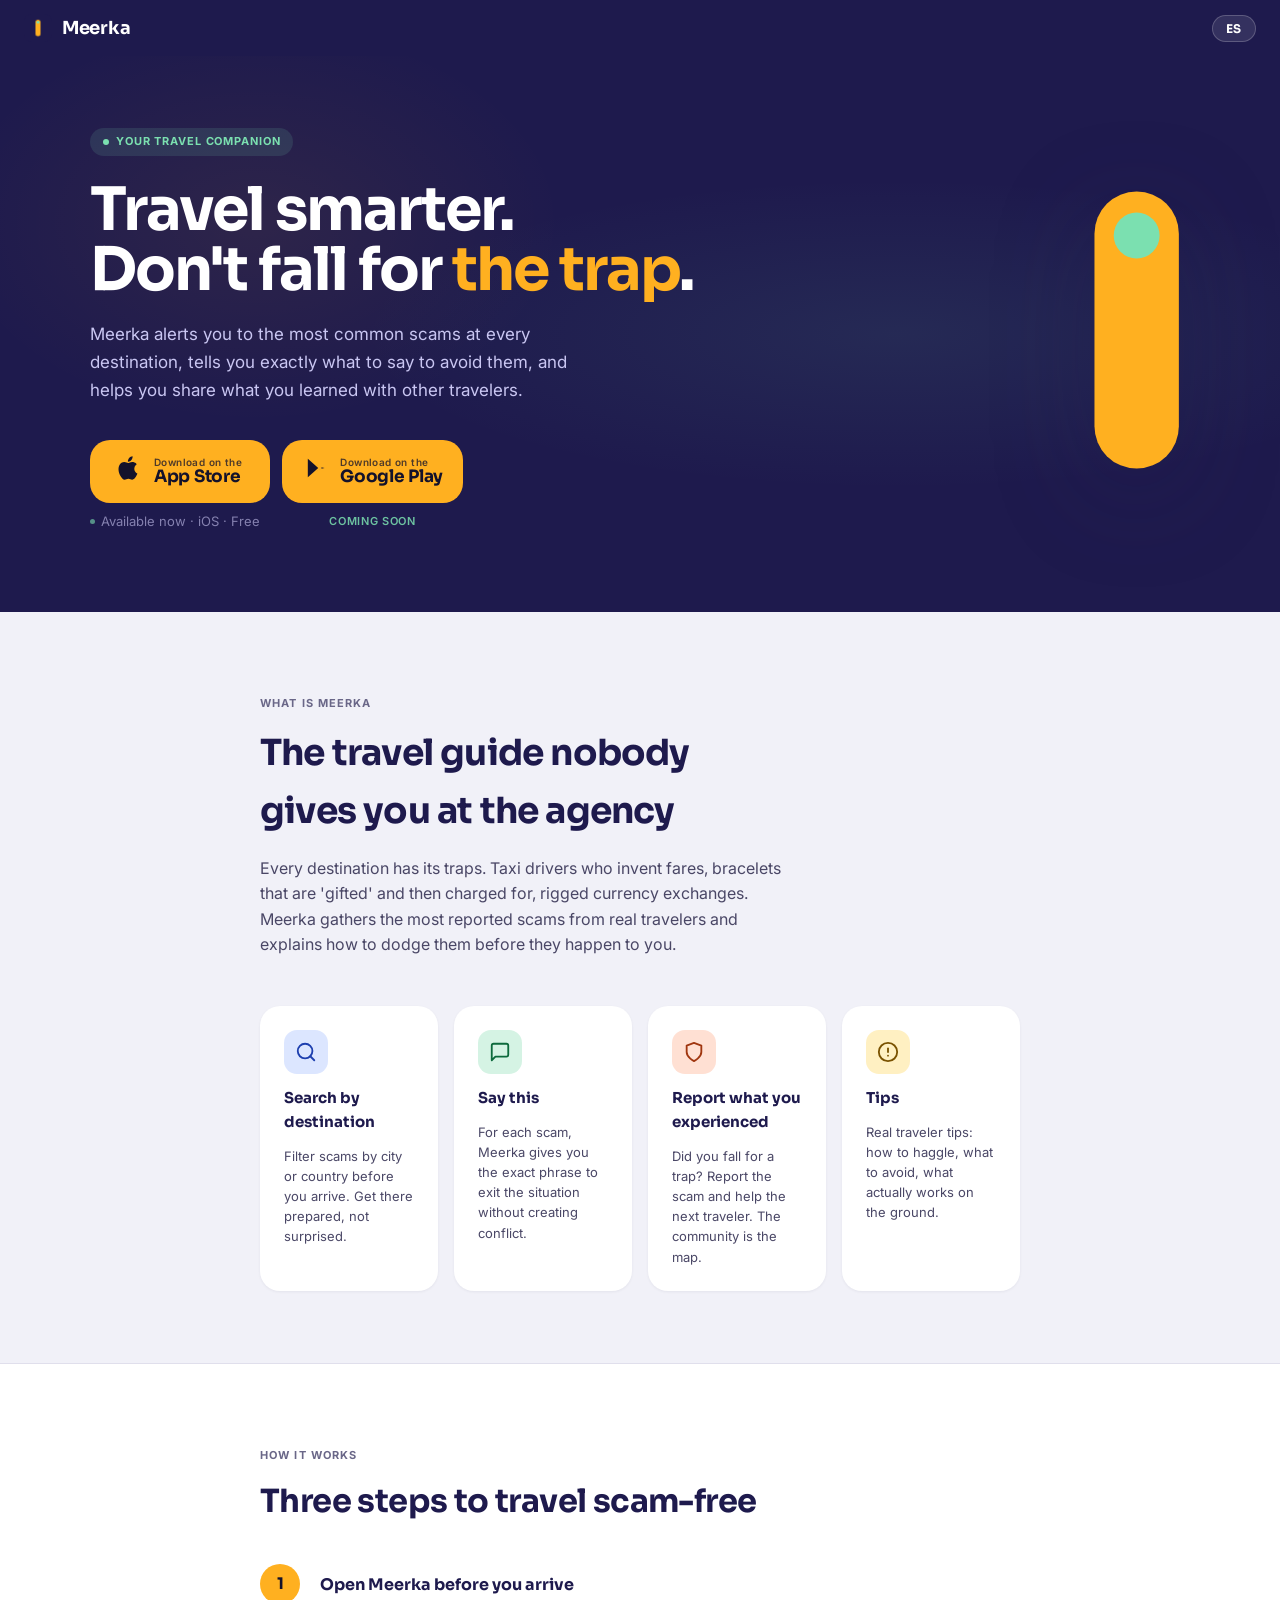
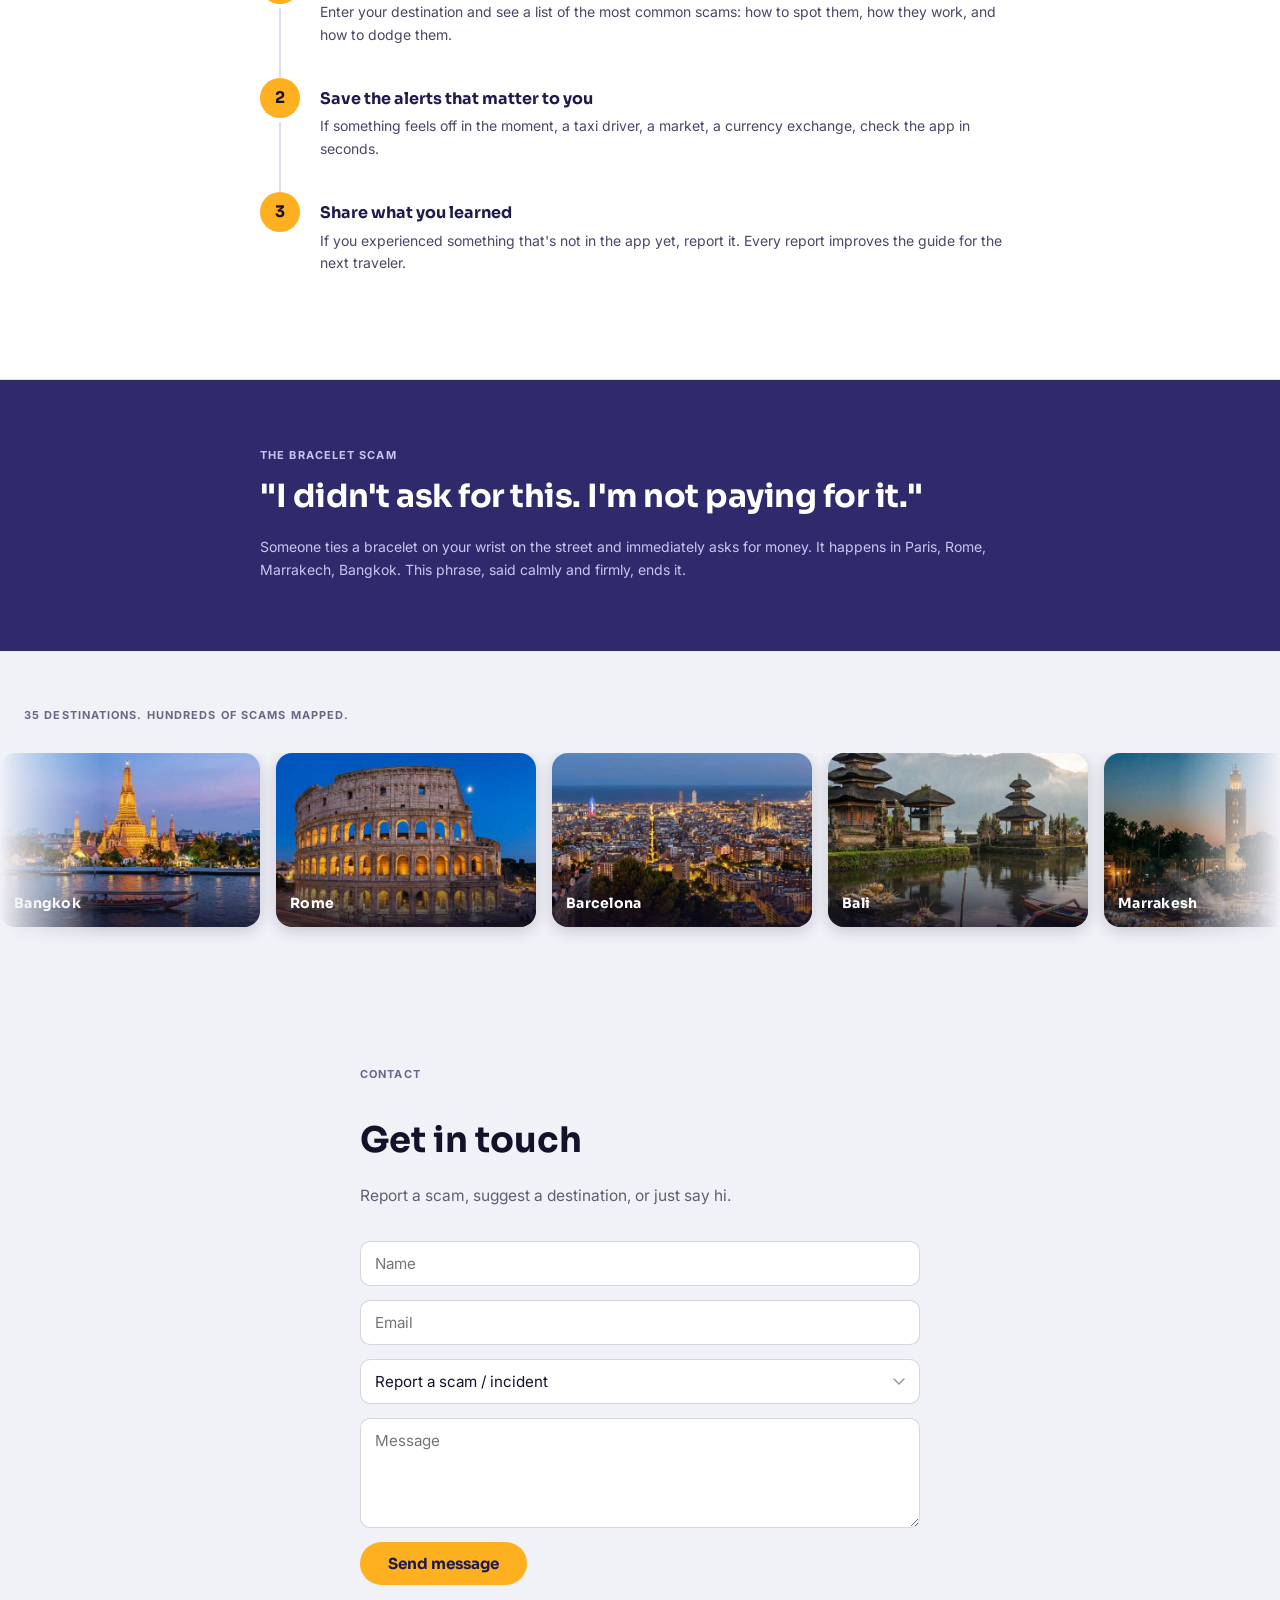
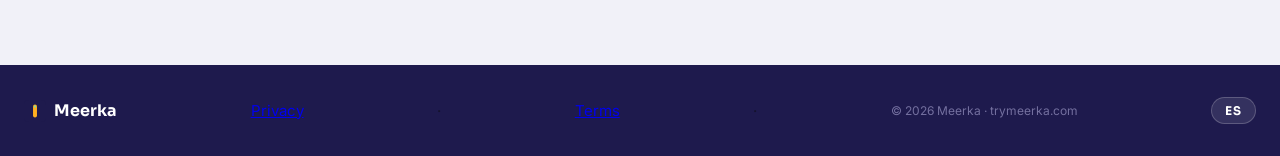
==== index.html @ 3611c56e "Add files via upload" ====
﻿<!doctype html><html lang="en"><head><meta charset="utf-8"><meta name="viewport" content="width=device-width, initial-scale=1"><title>Meerka</title>
<meta name="description" content="Meerka alerts you to the most common travel scams at every destination, tells you exactly what to say to avoid them, and helps you share what you learned.">
<meta property="og:type" content="website">
<meta property="og:url" content="https://trymeerka.com/">
<meta property="og:title" content="Meerka, Travel smarter. Don't fall for the trap.">
<meta property="og:description" content="The travel guide nobody gives you at the agency. Real scams, real phrases, real tips from fellow travelers.">
<meta property="og:image" content="https://trymeerka.com/og-image.png">
<meta name="twitter:card" content="summary_large_image">
<meta name="twitter:title" content="Meerka, Travel smarter. Don't fall for the trap.">
<meta name="twitter:description" content="The travel guide nobody gives you at the agency. Real scams, real phrases, real tips from fellow travelers.">
<meta name="twitter:image" content="https://trymeerka.com/og-image.png">
<link rel="icon" type="image/svg+xml" href="icon.svg">
<link rel="canonical" href="https://trymeerka.com/">
<meta name="claude:viewport-fit-sides" content="cover">
<script>
  // i18n, runs before paint to avoid flash
  const LANGS = {
    en: {
      eyebrow: "Your travel companion",
      heroTitle: "Travel smarter.<br>Don't fall for <em>the trap</em>.",
      heroBody: "Meerka alerts you to the most common scams at every destination, tells you exactly what to say to avoid them, and helps you share what you learned with other travelers.",
      heroCta: "Download on the",
      heroStore: "App Store",
      heroNote: "Available now · iOS · Free",
      gplaySup: "Get it on",
      gplaySoon: "Coming soon",
      whatEyebrow: "What is Meerka",
      whatTitle: "The travel guide nobody gives you at the agency",
      whatBody: "Every destination has its traps. Taxi drivers who invent fares, bracelets that are 'gifted' and then charged for, rigged currency exchanges. Meerka gathers the most reported scams from real travelers and explains how to dodge them before they happen to you.",
      f1Title: "Search by destination",
      f1Body: "Filter scams by city or country before you arrive. Get there prepared, not surprised.",
      f2Title: "Say this",
      f2Body: "For each scam, Meerka gives you the exact phrase to exit the situation without creating conflict.",
      f3Title: "Report what you experienced",
      f3Body: "Did you fall for a trap? Report the scam and help the next traveler. The community is the map.",
      f4Title: "Tips",
      f4Body: "Real traveler tips: how to haggle, what to avoid, what actually works on the ground.",

      howEyebrow: "How it works",
      howTitle: "Three steps to travel scam-free",
      s1Title: "Open Meerka before you arrive",
      s1Desc: "Enter your destination and see a list of the most common scams: how to spot them, how they work, and how to dodge them.",
      s2Title: "Save the alerts that matter to you",
      s2Desc: "If something feels off in the moment, a taxi driver, a market, a currency exchange, check the app in seconds.",
      s3Title: "Share what you learned",
      s3Desc: "If you experienced something that's not in the app yet, report it. Every report improves the guide for the next traveler.",
      sayEyebrow: "The bracelet scam",
      sayQuote: '"I didn\'t ask for this. I\'m not paying for it."',
      sayContext: "Someone ties a bracelet on your wrist on the street and immediately asks for money. It happens in Paris, Rome, Marrakech, Bangkok. This phrase, said calmly and firmly, ends it.",
      ctaTitle: "Your next trip, no nasty surprises",
      ctaSub: "Download Meerka for free and arrive at any destination one step ahead.",
      postCardsStat: "35 destinations. Hundreds of scams mapped.",
      footerCopy: "© 2026 Meerka · trymeerka.com",
      langBtn: "ES",
      langLabel: "Cambiar a español",
      contactEyebrow: "Contact",
      contactTitle: "Get in touch",
      contactSub: "Report a scam, suggest a destination, or just say hi.",
      contactName: "Name",
      contactEmail: "Email",
      contactMessage: "Message",
      contactSend: "Send message",
      contactOpt1: "Report a scam / incident",
      contactOpt2: "Suggest a destination",
      contactOpt3: "General feedback",
      contactOpt4: "Other",
      contactSuccess: "Message sent. We'll get back to you soon!",
      cities: { cairo: 'Cairo', prague: 'Prague', rome: 'Rome', marrakesh: 'Marrakesh', lisbon: 'Lisbon', istanbul: 'Istanbul', hanoi: 'Hanoi' },
    },
    es: {
      eyebrow: "Tu compañero de viaje",
      heroTitle: "Viaja con cabeza.<br>No caigas en <em>la trampa</em>.",
      heroBody: "Meerka te avisa de los timos más comunes en cada destino, te dice qué decir para esquivarlos y te ayuda a compartir lo que aprendiste con otros viajeros.",
      heroCta: "Descargar en la",
      heroStore: "App Store",
      heroNote: "Ya disponible · iOS · Gratis",
      gplaySup: "Disponible en",
      gplaySoon: "Próximamente",
      whatEyebrow: "Qué es Meerka",
      whatTitle: "La guía de viaje que nadie te da en una agencia",
      whatBody: "Cada destino tiene sus trampas. Taxistas que inflan tarifas, pulseras que te 'regalan' y luego te cobran, cambios de moneda fraudulentos. Meerka reúne los timos más reportados por viajeros reales y te explica cómo esquivarlos antes de que te pasen.",
      f1Title: "Busca por destino",
      f1Body: "Filtra timos por ciudad o país antes de llegar. Llega preparado, no sorprendido.",
      f2Title: "Di esto",
      f2Body: "Para cada timo, Meerka te da la frase exacta con la que salir de la situación sin crear conflicto.",
      f3Title: "Reporta lo que viviste",
      f3Body: "¿Caíste en una trampa? Reporta el timo y ayuda al próximo viajero. La comunidad es el mapa.",
      f4Title: "Tips",
      f4Body: "Consejos de viajeros reales: cómo regatear, qué evitar, qué funciona de verdad sobre el terreno.",

      howEyebrow: "Cómo funciona",
      howTitle: "Tres pasos para viajar sin que te timen",
      s1Title: "Abre Meerka antes de llegar",
      s1Desc: "Pon tu destino y verás un listado con los timos más habituales: cómo reconocerlos, cómo funcionan y cómo esquivarlos.",
      s2Title: "Guarda las alertas que te importan",
      s2Desc: "Si algo te genera dudas en el momento , un taxista, un mercado, una agencia de cambio,  consulta la app en segundos.",
      s3Title: "Cuenta lo que aprendiste",
      s3Desc: "Si viviste algo que no está en la app, repórtalo. Cada reporte mejora la guía para el siguiente viajero.",
      sayEyebrow: "La estafa de la pulsera",
      sayQuote: '"No te lo he pedido. No voy a pagar por ello."',
      sayContext: "Alguien te ata una pulsera en la muñeca en plena calle y de inmediato pide dinero. Ocurre en París, Roma, Marrakech, Bangkok. Esta frase, dicha con calma y firmeza, zanja el asunto.",
      ctaTitle: "Tu próximo viaje, sin sorpresas desagradables",
      ctaSub: "Descarga Meerka gratis y llega a cualquier destino un paso adelante.",
      footerCopy: "© 2026 Meerka · trymeerka.com",
      postCardsStat: "35 destinos. Cientos de timos mapeados.",
      langBtn: "EN",
      langLabel: "Switch to English",
      contactEyebrow: "Contacto",
      contactTitle: "Escríbenos",
      contactSub: "Reporta una estafa, sugiere un destino o simplemente saluda.",
      contactName: "Nombre",
      contactEmail: "Correo electrónico",
      contactMessage: "Mensaje",
      contactSend: "Enviar mensaje",
      contactOpt1: "Reportar una estafa",
      contactOpt2: "Sugerir un destino",
      contactOpt3: "Feedback general",
      contactOpt4: "Otro",
      contactSuccess: "Mensaje enviado. Te responderemos pronto.",
      cities: { cairo: 'El Cairo', prague: 'Praga', rome: 'Roma', marrakesh: 'Marrakesh', lisbon: 'Lisboa', istanbul: 'Estambul', hanoi: 'Hanói' },
    }
  };

  let currentLang = 'en';
  try {
    const saved = localStorage.getItem('meerka-lang');
    if (saved === 'es' || saved === 'en') currentLang = saved;
  } catch(e) {}

  function applyLang(lang) {
    const t = LANGS[lang];
    document.documentElement.lang = lang;
    const set = (sel, key, html) => {
      const el = document.querySelector(sel);
      if (!el) return;
      if (html) el.innerHTML = t[key]; else el.textContent = t[key];
    };
    set('.hero-eyebrow-text', 'eyebrow');
    set('.hero-title', 'heroTitle', true);
    set('.hero-body', 'heroBody');
    set('.btn-appstore-sup', 'heroCta');
    set('.btn-appstore-label', 'heroStore');
    set('.hero-note-text', 'heroNote');
    set('.btn-gplay-sup', 'gplaySup');
    set('.btn-gplay-soon', 'gplaySoon');
    set('.what-eyebrow', 'whatEyebrow');
    set('.what-title', 'whatTitle');
    set('.what-body', 'whatBody');
    set('.f1-title', 'f1Title');
    set('.f1-body', 'f1Body');
    set('.f2-title', 'f2Title');
    set('.f2-body', 'f2Body');
    set('.f3-title', 'f3Title');
    set('.f3-body', 'f3Body');
    set('.f4-title', 'f4Title');
    set('.f4-body', 'f4Body');
    set('.how-eyebrow', 'howEyebrow');
    set('.how-title', 'howTitle');
    set('.s1-title', 's1Title');
    set('.s1-desc', 's1Desc');
    set('.s2-title', 's2Title');
    set('.s2-desc', 's2Desc');
    set('.s3-title', 's3Title');
    set('.s3-desc', 's3Desc');
    set('.say-eyebrow', 'sayEyebrow');
    set('.postcards-stat', 'postCardsStat');
    set('.say-quote', 'sayQuote');
    set('.say-context', 'sayContext');
    set('.cta-title', 'ctaTitle');
    set('.cta-sub', 'ctaSub');
    set('.footer-copy', 'footerCopy');
    set('.contact-eyebrow', 'contactEyebrow');
    set('.contact-title', 'contactTitle');
    set('.contact-sub', 'contactSub');
    set('.contact-submit', 'contactSend');
    set('.contact-success', 'contactSuccess');
    if (t.cities) {
      document.querySelectorAll('[data-city]').forEach(el => {
        const name = t.cities[el.dataset.city];
        if (name) el.textContent = name;
      });
    }
    ['contactOpt1','contactOpt2','contactOpt3','contactOpt4'].forEach((k,i) => {
      const opt = document.querySelector(`#contactForm select option:nth-child(${i+1})`);
      if (opt) opt.textContent = t[k];
    });
    const ph = { '[name="name"]': 'contactName', '[name="email"]': 'contactEmail', '[name="message"]': 'contactMessage' };
    Object.entries(ph).forEach(([sel, key]) => {
      const el = document.querySelector(`#contactForm ${sel}`);
      if (el) el.placeholder = t[key];
    });
    document.querySelectorAll('.lang-btn').forEach(btn => {
      btn.textContent = t.langBtn;
      btn.setAttribute('aria-label', t.langLabel);
    });
    document.querySelectorAll('.btn-appstore-sup').forEach(el => el.textContent = t.heroCta);
    document.querySelectorAll('.btn-appstore-label').forEach(el => el.textContent = t.heroStore);
  }

  function toggleLang() {
    currentLang = currentLang === 'en' ? 'es' : 'en';
    try { localStorage.setItem('meerka-lang', currentLang); } catch(e) {}
    applyLang(currentLang);
  }

  document.addEventListener('DOMContentLoaded', () => applyLang(currentLang));
</script>
<link rel="stylesheet" href="https://fonts.googleapis.com/css2?family=Sora:wght@400;700&family=Inter:wght@400;500;600&display=swap">

<style>
/* Layout: single-column, dark-indigo hero full-bleed, light body, amber CTA */
:root {
  --indigo:    #1E1A4D;
  --indigo-2:  #2E2A6B;
  --bg:        #F1F1F8;
  --surface:   #FFFFFF;
  --ink:       #14122B;
  --muted:     #4A4766;
  --subtle:    #6A6788;
  --on-ind:    #FFFFFF;
  --on-ind-m:  #C9C6F2;
  --amber:     #FFB020;
  --mint:      #7BE0B0;
  --divider:   #E0DFEC;

  --f-h: 'Sora', system-ui, sans-serif;
  --f-b: 'Inter', system-ui, sans-serif;
  --ease-out: cubic-bezier(0.23, 1, 0.32, 1);
}

@media (prefers-color-scheme: dark) {
  :root:not([data-theme="light"]) {
    --bg:      #0E0C20;
    --surface: #1A1740;
    --ink:     #E8E6F8;
    --muted:   #9490C0;
    --subtle:  #6A6788;
    --divider: #2A2650;
    color-scheme: dark;
  }
}
:root[data-theme="dark"] {
  --bg:      #0E0C20;
  --surface: #1A1740;
  --ink:     #E8E6F8;
  --muted:   #9490C0;
  --subtle:  #6A6788;
  --divider: #2A2650;
  color-scheme: dark;
}

*, *::before, *::after { box-sizing: border-box; }
html, body { margin: 0; padding: 0; }
body {
  background: var(--bg);
  color: var(--ink);
  font-family: var(--f-b);
  font-size: 15px;
  line-height: 1.6;
  -webkit-font-smoothing: antialiased;
}

/* ── NAV ── */
.nav {
  background: var(--indigo);
  display: flex;
  align-items: center;
  height: 56px;
  padding-left:  max(24px, env(safe-area-inset-left, 0px));
  padding-right: max(24px, env(safe-area-inset-right, 0px));
}
.nav-logo {
  display: flex;
  align-items: center;
  gap: 10px;
  text-decoration: none;
}
.nav-mark {
  width: 28px; height: 28px;
  border-radius: 8px;
  overflow: hidden;
  flex-shrink: 0;
}
.nav-name {
  font-family: var(--f-h);
  font-weight: 700;
  font-size: 18px;
  color: var(--on-ind);
  letter-spacing: -0.3px;
}

/* ── HERO ── */
.hero {
  background: var(--indigo);
  margin-top: calc(-1 * env(safe-area-inset-top, 0px));
  padding-top: calc(env(safe-area-inset-top, 0px) + 72px);
  padding-bottom: 80px;
  padding-left:  max(24px, env(safe-area-inset-left, 0px));
  padding-right: max(24px, env(safe-area-inset-right, 0px));
  /* decorative radial glow */
  background-image:
    radial-gradient(ellipse 60% 40% at 70% 50%, rgba(123,224,176,0.08) 0%, transparent 70%),
    radial-gradient(ellipse 40% 60% at 20% 30%, rgba(255,176,32,0.07) 0%, transparent 60%);
  background-color: var(--indigo);
}
.hero-inner {
  max-width: 760px;
  margin: 0 auto;
}
.hero-eyebrow {
  display: inline-flex;
  align-items: center;
  gap: 7px;
  font-family: var(--f-b);
  font-size: 11px;
  font-weight: 700;
  letter-spacing: 0.08em;
  text-transform: uppercase;
  color: var(--mint);
  background: rgba(123,224,176,0.12);
  padding: 5px 13px;
  border-radius: 999px;
  margin-bottom: 24px;
}
.hero-eyebrow::before {
  content: "";
  width: 6px; height: 6px;
  border-radius: 50%;
  background: var(--mint);
  flex-shrink: 0;
}
.hero-title {
  font-family: var(--f-h);
  font-weight: 700;
  font-size: clamp(36px, 6vw, 60px);
  line-height: 1.0;
  color: var(--on-ind);
  letter-spacing: -2px;
  text-wrap: balance;
  margin: 0 0 20px;
}
.hero-title em {
  font-style: normal;
  color: var(--amber);
}
.hero-body {
  color: var(--on-ind-m);
  font-size: 17px;
  line-height: 1.65;
  max-width: 520px;
  margin: 0 0 36px;
}
.hero-cta-row {
  display: flex;
  flex-wrap: wrap;
  gap: 12px;
  align-items: center;
}

/* ── APP STORE BUTTON ── */
.store-stack { display: flex; flex-direction: column; gap: 8px; }
.store-btns { display: flex; gap: 12px; }
.store-btns .btn-appstore { flex: 1 1 0; min-width: 0; white-space: nowrap; }
.store-labels { display: flex; gap: 12px; }
.store-labels .hero-note { flex: 1 1 0; margin: 0; }
.store-btn-soon { flex: 1 1 0; font-size: 11px; font-weight: 600; letter-spacing: 0.06em; text-transform: uppercase; color: var(--mint); opacity: 0.85; display: flex; align-items: center; justify-content: center; }
.btn-gplay-label {
  font-family: var(--f-h);
  font-size: 17px;
  font-weight: 700;
  letter-spacing: -0.3px;
  line-height: 1;
}
.btn-appstore {
  display: inline-flex;
  align-items: center;
  gap: 12px;
  background: var(--amber);
  color: var(--ink);
  text-decoration: none;
  border-radius: 20px;
  padding: 14px 24px;
  transition: transform 160ms var(--ease-out), box-shadow 160ms var(--ease-out);
}
@media (hover: hover) and (pointer: fine) {
  .btn-appstore:hover {
    transform: translateY(-2px);
    box-shadow: 0 8px 24px rgba(255,176,32,0.45);
  }
}
.btn-appstore:active { transform: scale(0.97); }
.btn-appstore-icon { flex-shrink: 0; }
.btn-appstore-text { display: flex; flex-direction: column; gap: 1px; }
.btn-appstore-sup {
  font-size: 10px;
  font-weight: 600;
  letter-spacing: 0.04em;
  opacity: 0.75;
  line-height: 1;
}
.btn-appstore-label {
  font-family: var(--f-h);
  font-size: 17px;
  font-weight: 700;
  letter-spacing: -0.3px;
  line-height: 1;
}

.hero-note {
  font-size: 13px;
  color: rgba(201,198,242,0.6);
  display: flex;
  align-items: center;
  gap: 6px;
}
.hero-note::before {
  content: "";
  width: 5px; height: 5px;
  border-radius: 50%;
  background: var(--mint);
  opacity: 0.6;
  flex-shrink: 0;
}

/* ── WHAT IS MEERKA ── */
.what {
  padding-block: 72px;
  padding-left:  max(24px, env(safe-area-inset-left, 0px));
  padding-right: max(24px, env(safe-area-inset-right, 0px));
}
.what-inner {
  max-width: 760px;
  margin: 0 auto;
}
.section-eyebrow {
  font-size: 11px;
  font-weight: 700;
  letter-spacing: 0.1em;
  text-transform: uppercase;
  color: var(--subtle);
  margin-bottom: 12px;
}
.what-title {
  font-family: var(--f-h);
  font-weight: 700;
  font-size: clamp(24px, 3.5vw, 36px);
  letter-spacing: -0.8px;
  color: var(--indigo);
  text-wrap: balance;
  margin: 0 0 16px;
}
@media (prefers-color-scheme: dark) {
  :root:not([data-theme="light"]) .what-title { color: var(--on-ind); }
}
:root[data-theme="dark"] .what-title { color: var(--on-ind); }

.what-body {
  font-size: 16px;
  color: var(--muted);
  max-width: 540px;
  margin: 0 0 48px;
}

/* ── FEATURES ── */
.features {
  display: grid;
  grid-template-columns: repeat(4, 1fr);
  gap: 16px;
}
@media (max-width: 700px) {
  .features { grid-template-columns: repeat(2, 1fr); }
}
@media (max-width: 480px) {
  .features { grid-template-columns: 1fr; }
}
.feature {
  background: var(--surface);
  border-radius: 20px;
  padding: 24px;
  display: flex;
  flex-direction: column;
  gap: 12px;
  box-shadow: 0 1px 3px rgba(20,18,43,0.06);
}
.feature-icon {
  width: 44px; height: 44px;
  border-radius: 13px;
  display: flex;
  align-items: center;
  justify-content: center;
}
.feature-title {
  font-family: var(--f-h);
  font-weight: 700;
  font-size: 15px;
  color: var(--indigo);
  margin: 0;
}
@media (prefers-color-scheme: dark) {
  :root:not([data-theme="light"]) .feature-title { color: var(--on-ind); }
}
:root[data-theme="dark"] .feature-title { color: var(--on-ind); }
.feature-body {
  font-size: 13px;
  color: var(--muted);
  margin: 0;
  line-height: 1.55;
}

/* ── HOW IT WORKS ── */
.how {
  background: var(--surface);
  padding-block: 72px;
  padding-left:  max(24px, env(safe-area-inset-left, 0px));
  padding-right: max(24px, env(safe-area-inset-right, 0px));
  border-top: 1px solid var(--divider);
  border-bottom: 1px solid var(--divider);
}
.how-inner { max-width: 760px; margin: 0 auto; }
.how-title {
  font-family: var(--f-h);
  font-weight: 700;
  font-size: clamp(22px, 3vw, 32px);
  letter-spacing: -0.6px;
  color: var(--indigo);
  text-wrap: balance;
  margin: 0 0 36px;
}
@media (prefers-color-scheme: dark) {
  :root:not([data-theme="light"]) .how-title { color: var(--on-ind); }
}
:root[data-theme="dark"] .how-title { color: var(--on-ind); }
.steps {
  display: flex;
  flex-direction: column;
  gap: 0;
}
.step {
  display: flex;
  gap: 20px;
  padding-bottom: 32px;
  position: relative;
}
.step:not(:last-child)::after {
  content: "";
  position: absolute;
  left: 19px;
  top: 44px;
  bottom: 0;
  width: 2px;
  background: var(--divider);
}
.step-num {
  width: 40px; height: 40px;
  border-radius: 999px;
  background: var(--amber);
  color: var(--ink);
  font-family: var(--f-h);
  font-weight: 700;
  font-size: 16px;
  display: flex;
  align-items: center;
  justify-content: center;
  flex-shrink: 0;
  position: relative;
  z-index: 1;
}
.step-content { padding-top: 8px; min-width: 0; }
.step-title {
  font-family: var(--f-h);
  font-weight: 700;
  font-size: 16px;
  color: var(--indigo);
  margin: 0 0 4px;
}
@media (prefers-color-scheme: dark) {
  :root:not([data-theme="light"]) .step-title { color: var(--on-ind); }
}
:root[data-theme="dark"] .step-title { color: var(--on-ind); }
.step-desc { font-size: 14px; color: var(--muted); margin: 0; }

/* ── SAY THIS ── */
.say-band {
  background: var(--indigo-2);
  padding-block: 56px;
  padding-left:  max(24px, env(safe-area-inset-left, 0px));
  padding-right: max(24px, env(safe-area-inset-right, 0px));
}
.say-inner { max-width: 760px; margin: 0 auto; }
.say-label {
  font-size: 11px;
  font-weight: 700;
  letter-spacing: 0.1em;
  text-transform: uppercase;
  color: var(--on-ind-m);
  margin-bottom: 12px;
}
.say-quote {
  font-family: var(--f-h);
  font-weight: 700;
  font-size: clamp(22px, 4vw, 32px);
  color: var(--on-ind);
  line-height: 1.25;
  letter-spacing: -0.5px;
  text-wrap: balance;
  margin: 0 0 20px;
}
.say-context {
  font-size: 14px;
  color: var(--on-ind-m);
}

/* ── CONTACT FORM ── */
.contact {
  padding-block: 80px;
  padding-left:  max(24px, env(safe-area-inset-left, 0px));
  padding-right: max(24px, env(safe-area-inset-right, 0px));
  background: var(--bg);
}
.contact-inner { max-width: 560px; margin: 0 auto; }
.contact-title {
  font-family: 'Sora', sans-serif;
  font-size: clamp(1.6rem, 3vw, 2.2rem);
  font-weight: 700;
  color: var(--ink);
  margin-bottom: .5rem;
  text-wrap: balance;
}
.contact-sub {
  color: var(--ink);
  opacity: .65;
  margin-bottom: 2rem;
  font-size: .97rem;
  line-height: 1.6;
}
.contact-form { display: flex; flex-direction: column; gap: 14px; }
.contact-form input,
.contact-form select,
.contact-form textarea {
  width: 100%;
  padding: 12px 14px;
  border-radius: 10px;
  border: 1px solid rgba(30,26,77,.18);
  background: var(--surface);
  color: var(--ink);
  font-family: 'Inter', sans-serif;
  font-size: .95rem;
  outline: none;
  transition: border-color 160ms;
  box-sizing: border-box;
}
.contact-form input:focus,
.contact-form select:focus,
.contact-form textarea:focus { border-color: var(--amber); }
.contact-form textarea { resize: vertical; min-height: 110px; }
.contact-form select { appearance: none; background-image: url("data:image/svg+xml,%3Csvg xmlns='http://www.w3.org/2000/svg' width='12' height='8' viewBox='0 0 12 8'%3E%3Cpath d='M1 1l5 5 5-5' stroke='%23999' stroke-width='1.5' fill='none' stroke-linecap='round'/%3E%3C/svg%3E"); background-repeat: no-repeat; background-position: right 14px center; padding-right: 36px; }
.contact-submit {
  align-self: flex-start;
  background: var(--amber);
  color: #1E1A4D;
  font-family: 'Sora', sans-serif;
  font-weight: 700;
  font-size: .95rem;
  border: none;
  border-radius: 999px;
  padding: 12px 28px;
  cursor: pointer;
  transition: transform 160ms cubic-bezier(0.23,1,0.32,1);
}
.contact-submit:active { transform: scale(0.96); }
.contact-success {
  display: none;
  background: rgba(123,224,176,.15);
  border: 1px solid rgba(123,224,176,.4);
  border-radius: 10px;
  padding: 14px 18px;
  color: var(--ink);
  font-size: .95rem;
  margin-top: 8px;
}
@media (prefers-color-scheme: dark) {
  :root:not([data-theme="light"]) .contact-form input,
  :root:not([data-theme="light"]) .contact-form select,
  :root:not([data-theme="light"]) .contact-form textarea { border-color: rgba(255,255,255,.12); }
}
:root[data-theme="dark"] .contact-form input,
:root[data-theme="dark"] .contact-form select,
:root[data-theme="dark"] .contact-form textarea { border-color: rgba(255,255,255,.12); }

/* ── FOOTER CTA ── */
.footer-cta {
  padding-block: 72px;
  padding-left:  max(24px, env(safe-area-inset-left, 0px));
  padding-right: max(24px, env(safe-area-inset-right, 0px));
  text-align: center;
}
.footer-cta-inner { max-width: 540px; margin: 0 auto; }
.footer-cta-title {
  font-family: var(--f-h);
  font-weight: 700;
  font-size: clamp(24px, 4vw, 36px);
  letter-spacing: -1px;
  color: var(--indigo);
  text-wrap: balance;
  margin: 0 0 14px;
}
@media (prefers-color-scheme: dark) {
  :root:not([data-theme="light"]) .footer-cta-title { color: var(--on-ind); }
}
:root[data-theme="dark"] .footer-cta-title { color: var(--on-ind); }
.footer-cta-sub {
  font-size: 16px;
  color: var(--muted);
  margin: 0 0 32px;
}

/* ── FOOTER ── */
.footer {
  background: var(--indigo);
  padding-block: 32px;
  padding-left:  max(24px, env(safe-area-inset-left, 0px));
  padding-right: max(24px, env(safe-area-inset-right, 0px));
  display: flex;
  align-items: center;
  justify-content: space-between;
  flex-wrap: wrap;
  gap: 12px;
}
.footer-logo {
  display: flex;
  align-items: center;
  gap: 8px;
  text-decoration: none;
}
.footer-name {
  font-family: var(--f-h);
  font-weight: 700;
  font-size: 16px;
  color: var(--on-ind);
}
.footer-copy {
  font-size: 12px;
  color: rgba(201,198,242,0.5);
}

/* lang toggle */
.lang-btn {
  margin-left: auto;
  background: rgba(255,255,255,0.1);
  border: 1.5px solid rgba(255,255,255,0.2);
  color: var(--on-ind);
  font-family: var(--f-h);
  font-weight: 700;
  font-size: 12px;
  letter-spacing: 0.06em;
  padding: 5px 13px;
  border-radius: 999px;
  cursor: pointer;
  transition: background 160ms var(--ease-out), transform 140ms var(--ease-out);
}
@media (hover: hover) and (pointer: fine) {
  .lang-btn:hover { background: rgba(255,255,255,0.18); }
}
.lang-btn:active { transform: scale(0.95); }

/* ── LOGO ANIMATION ── */
/* Meerkat stands upright: pill rotates from flat to vertical, eye pops in after */
.logo-pill {
  transform-box: fill-box;
  transform-origin: center bottom;
  animation: meerkatStand 0.65s cubic-bezier(0.34, 1.42, 0.64, 1) 0.15s both;
}
.logo-eye {
  transform-box: fill-box;
  transform-origin: center;
  animation: eyeAppear 0.3s cubic-bezier(0.23, 1, 0.32, 1) 0.7s both;
}

@keyframes meerkatStand {
  from {
    transform: rotate(82deg) scaleY(0.5);
    opacity: 0.5;
  }
  to {
    transform: rotate(0deg) scaleY(1);
    opacity: 1;
  }
}
@keyframes eyeAppear {
  from { transform: scale(0); opacity: 0; }
  to   { transform: scale(1); opacity: 1; }
}

@media (prefers-reduced-motion: reduce) {
  .logo-pill, .logo-eye { animation: none; }
}

/* ── POSTCARDS STRIP ── */
.postcards-section {
  padding-block: 56px 0;
  overflow: hidden;
}
.postcards-label-row {
  padding-left:  max(24px, env(safe-area-inset-left, 0px));
  padding-right: max(24px, env(safe-area-inset-right, 0px));
  margin-bottom: 28px;
}
.postcards-track-wrap {
  /* fade edges */
  -webkit-mask-image: linear-gradient(to right, transparent 0%, black 8%, black 92%, transparent 100%);
  mask-image: linear-gradient(to right, transparent 0%, black 8%, black 92%, transparent 100%);
}
.postcards-track {
  display: flex;
  gap: 16px;
  width: max-content;
  animation: scrollStrip 32s linear infinite;
  padding-bottom: 48px;
}
@media (hover: hover) and (pointer: fine) {
  .postcards-track:hover { animation-play-state: paused; }
}
@keyframes scrollStrip {
  from { transform: translateX(0); }
  to   { transform: translateX(-50%); }
}
.postcard {
  position: relative;
  width: 260px;
  height: 174px;
  border-radius: 16px;
  overflow: hidden;
  flex-shrink: 0;
  box-shadow: 0 4px 16px rgba(20,18,43,0.18);
}
.postcard img {
  width: 100%; height: 100%;
  object-fit: cover;
  display: block;
  transition: transform 400ms cubic-bezier(0.23,1,0.32,1);
}
@media (hover: hover) and (pointer: fine) {
  .postcard:hover img { transform: scale(1.05); }
}
.postcard-city {
  position: absolute;
  bottom: 0; left: 0; right: 0;
  padding: 28px 14px 12px;
  background: linear-gradient(to top, rgba(14,12,32,0.75) 0%, transparent 100%);
  font-family: var(--f-h);
  font-weight: 700;
  font-size: 14px;
  color: #fff;
  letter-spacing: 0.02em;
}
@media (prefers-reduced-motion: reduce) {
  .postcards-track { animation: none; }
}
/* focus ring */
:focus-visible { outline: 2.5px solid var(--amber); outline-offset: 3px; border-radius: 4px; }

@media (prefers-reduced-motion: reduce) {
  *, *::before, *::after {
    animation-duration: 0.01ms !important;
    transition-duration: 0.01ms !important;
  }
}

/* ── Hero two-column layout ───────────────────────────────── */
.hero-inner {
  max-width: 1100px;
  margin: 0 auto;
  display: flex;
  align-items: center;
  gap: 64px;
}
.hero-content {
  flex: 1;
  min-width: 0;
}
.hero-visual {
  flex-shrink: 0;
  height: 300px;
  display: flex;
  align-items: center;
  justify-content: center;
}
.hero-visual svg.hero-logo {
  width: 100%;
  height: 100%;
  filter: drop-shadow(0 24px 48px rgba(30,26,77,0.25));
}
@media (max-width: 700px) {
  .hero-inner { flex-direction: column; gap: 0; }
  .hero-visual { display: none; }
}

/* ── Eye blink animation ───────────────────────────────────── */
@keyframes eyeBlink {
  0%, 88%, 100% { transform: scaleY(1); }
  93%, 95%      { transform: scaleY(0.06); }
}
.logo-eye-anim {
  transform-box: fill-box;
  transform-origin: center center;
  animation: eyeBlink 4s ease-in-out infinite;
}

/* ── Emil design polish ──────────────────────────────────── */
.btn-appstore {
  transition: transform 160ms cubic-bezier(0.23,1,0.32,1);
}
.btn-appstore:active {
  transform: scale(0.96);
}
.feature {
  transition: transform 180ms cubic-bezier(0.23,1,0.32,1), box-shadow 180ms cubic-bezier(0.23,1,0.32,1);
}
.feature:hover {
  transform: translateY(-6px);
  box-shadow: 0 20px 48px rgba(30,26,77,0.14);
}
.nav {
  transition: background 240ms cubic-bezier(0.23,1,0.32,1), backdrop-filter 240ms cubic-bezier(0.23,1,0.32,1), box-shadow 240ms cubic-bezier(0.23,1,0.32,1);
}
.nav.scrolled {
  background: rgba(30,26,77,0.85) !important;
  backdrop-filter: blur(16px);
  -webkit-backdrop-filter: blur(16px);
  box-shadow: 0 1px 0 rgba(255,255,255,0.08);
}
.reveal {
  opacity: 0;
  transform: translateY(28px);
  transition: opacity 600ms cubic-bezier(0.23,1,0.32,1), transform 600ms cubic-bezier(0.23,1,0.32,1);
}
.reveal.visible {
  opacity: 1;
  transform: translateY(0);
}

/* ── Mobile glass cards ──────────────────────────────────── */
@media (max-width: 700px) {
  .what {
    background: linear-gradient(160deg, #1E1A4D 0%, #14122B 100%);
  }
  .what .section-eyebrow { color: rgba(123,224,176,0.9); }
  .what .what-title { color: #fff; }
  .what .what-body  { color: rgba(201,198,242,0.8); }
  .feature {
    background: rgba(255,255,255,0.07);
    backdrop-filter: blur(16px);
    -webkit-backdrop-filter: blur(16px);
    border: 1px solid rgba(255,255,255,0.12);
    box-shadow: 0 8px 32px rgba(0,0,0,0.2), inset 0 1px 0 rgba(255,255,255,0.08);
  }
  .feature:hover {
    transform: translateY(-4px);
    box-shadow: 0 16px 40px rgba(0,0,0,0.28), inset 0 1px 0 rgba(255,255,255,0.12);
  }
  .feature-title { color: #fff; }
  .feature-body  { color: rgba(201,198,242,0.75); }
}
</style>
</head>
<body>

<!-- NAV -->
<nav class="nav">
  <a class="nav-logo" href="#">
    <div class="nav-mark">
      <svg viewBox="0 0 1024 1024" width="28" height="28" xmlns="http://www.w3.org/2000/svg" aria-hidden="true">
        <rect width="1024" height="1024" fill="#1E1A4D"/>
        <rect x="420" y="210" width="184" height="604" rx="92" fill="#FFB020" class="logo-pill"/>
        <circle cx="512" cy="306" r="50" fill="#7BE0B0" class="logo-eye"/>
      </svg>
    </div>
    <span class="nav-name">Meerka</span>
  </a>
  <button class="lang-btn" onclick="toggleLang()" aria-label="Switch to Spanish">ES</button>
</nav>

<!-- HERO -->
<section class="hero">
  <div class="hero-inner">
    <div class="hero-content">
    <div class="hero-eyebrow"><span class="hero-eyebrow-text">Your travel companion</span></div>
    <h1 class="hero-title">Travel smarter.<br>Don't fall for <em>the trap</em>.</h1>
    <p class="hero-body">Meerka alerts you to the most common scams at every destination, tells you exactly what to say to avoid them, and helps you share what you learned with other travelers.</p>
    <div class="hero-cta-row">
      <div class="store-stack">
      <div class="store-btns">
        <a class="btn-appstore" href="https://apps.apple.com/app/meerka/id6838067825" target="_blank" rel="noopener" aria-label="Descargar Meerka en el App Store">
          <div class="btn-appstore-icon" aria-hidden="true">
            <svg width="28" height="28" viewBox="0 0 24 24" fill="var(--ink)" xmlns="http://www.w3.org/2000/svg"><path d="M18.71 19.5c-.83 1.24-1.71 2.45-3.05 2.47-1.34.03-1.77-.79-3.29-.79-1.53 0-2 .77-3.27.82-1.31.05-2.3-1.32-3.14-2.53C4.25 17 2.94 12.45 4.7 9.39c.87-1.52 2.43-2.48 4.12-2.51 1.28-.02 2.5.87 3.29.87.78 0 2.26-1.07 3.8-.91.65.03 2.47.26 3.64 1.98-.09.06-2.17 1.28-2.15 3.81.03 3.02 2.65 4.03 2.68 4.04-.03.07-.42 1.44-1.38 2.83M13 3.5c.73-.83 1.94-1.46 2.94-1.5.13 1.17-.34 2.35-1.04 3.19-.69.85-1.83 1.51-2.95 1.42-.15-1.15.41-2.35 1.05-3.11z"/></svg>
          </div>
          <div class="btn-appstore-text">
            <span class="btn-appstore-sup">Download on the</span>
            <span class="btn-appstore-label">App Store</span>
          </div>
        </a>
        <a class="btn-appstore btn-googleplay" href="https://play.google.com/store/apps" target="_blank" rel="noopener" aria-label="Get Meerka on Google Play">
          <div class="btn-appstore-icon" aria-hidden="true">
            <svg width="22" height="22" viewBox="0 0 48 48" xmlns="http://www.w3.org/2000/svg"><path fill="var(--ink)" d="M 4 4.0117188 L 4 43.988281 L 26.712891 24 L 4 4.0117188 z"/><path fill="var(--ink)" d="M 29.888672 20.814453 L 7.3808594 7.6054688 L 32.613281 22.146484 L 29.888672 20.814453 z"/><path fill="var(--ink)" d="M 7.3808594 40.394531 L 29.888672 27.185547 L 32.613281 25.853516 L 7.3808594 40.394531 z"/><path fill="var(--ink)" d="M 34.199219 23.207031 L 29.888672 20.814453 L 32.613281 22.146484 L 40.615234 24 L 32.613281 25.853516 L 29.888672 27.185547 L 34.199219 24.792969 L 34.199219 23.207031 z"/></svg>
          </div>
          <div class="btn-appstore-text">
            <span class="btn-appstore-sup btn-gplay-sup">Get it on</span>
            <span class="btn-gplay-label">Google Play</span>
          </div>
        </a>
      </div>
      <div class="store-labels">
        <p class="hero-note"><span class="hero-note-text">Available now &middot; iOS &middot; Free</span></p>
        <span class="store-btn-soon btn-gplay-soon">Coming soon</span>
      </div>
      </div>
    </div>
  </div><!-- /hero-content -->
  <div class="hero-visual">
    <svg class="hero-logo" viewBox="395 185 234 654" xmlns="http://www.w3.org/2000/svg" aria-hidden="true">
      <rect x="420" y="210" width="184" height="604" rx="92" fill="#FFB020"/>
      <circle cx="512" cy="306" r="50" fill="#7BE0B0" class="logo-eye-anim"/>
    </svg>
  </div><!-- /hero-visual -->
  </div>
</section>

<!-- QUÉ ES MEERKA -->
<section class="what reveal">
  <div class="what-inner">
    <p class="section-eyebrow what-eyebrow">What is Meerka</p>
    <h2 class="what-title">The travel guide nobody gives you at the agency</h2>
    <p class="what-body">Every destination has its traps. Taxi drivers who invent fares, bracelets that are 'gifted' and then charged for, rigged currency exchanges. Meerka gathers the most reported scams from real travelers and explains how to dodge them before they happen to you.</p>

    <div class="features">
      <div class="feature">
        <div class="feature-icon" style="background:#DCE6FF;">
          <svg width="22" height="22" viewBox="0 0 24 24" fill="none" stroke="#1D3FAF" stroke-width="2" stroke-linecap="round" stroke-linejoin="round" aria-hidden="true">
            <circle cx="11" cy="11" r="8"/><line x1="21" y1="21" x2="16.65" y2="16.65"/>
          </svg>
        </div>
        <h3 class="feature-title f1-title">Search by destination</h3>
        <p class="feature-body f1-body">Filter scams by city or country before you arrive. Get there prepared, not surprised.</p>
      </div>
      <div class="feature">
        <div class="feature-icon" style="background:#D5F3E4;">
          <svg width="22" height="22" viewBox="0 0 24 24" fill="none" stroke="#0E6A3D" stroke-width="2" stroke-linecap="round" stroke-linejoin="round" aria-hidden="true">
            <path d="M21 15a2 2 0 0 1-2 2H7l-4 4V5a2 2 0 0 1 2-2h14a2 2 0 0 1 2 2z"/>
          </svg>
        </div>
        <h3 class="feature-title f2-title">Say this</h3>
        <p class="feature-body f2-body">For each scam, Meerka gives you the exact phrase to exit the situation without creating conflict.</p>
      </div>
      <div class="feature">
        <div class="feature-icon" style="background:#FFE0D3;">
          <svg width="22" height="22" viewBox="0 0 24 24" fill="none" stroke="#A0360F" stroke-width="2" stroke-linecap="round" stroke-linejoin="round" aria-hidden="true">
            <path d="M12 22s8-4 8-10V5l-8-3-8 3v7c0 6 8 10 8 10z"/>
          </svg>
        </div>
        <h3 class="feature-title f3-title">Report what you experienced</h3>
        <p class="feature-body f3-body">Did you fall for a trap? Report the scam and help the next traveler. The community is the map.</p>
      </div>
    
      <div class="feature">
        <div class="feature-icon" style="background:#FFF0C2;">
          <svg width="22" height="22" viewBox="0 0 24 24" fill="none" stroke="#7A5200" stroke-width="2" stroke-linecap="round" stroke-linejoin="round" aria-hidden="true">
            <circle cx="12" cy="12" r="10"/><path d="M12 8v4"/><path d="M12 16h.01"/>
          </svg>
        </div>
        <h3 class="feature-title f4-title">Tips</h3>
        <p class="feature-body f4-body">Real traveler tips: how to haggle, what to avoid, what actually works on the ground.</p>
      </div></div>
  </div>
</section>

<!-- CÓMO FUNCIONA -->
<section class="how reveal">
  <div class="how-inner">
    <p class="section-eyebrow how-eyebrow">How it works</p>
    <h2 class="how-title">Three steps to travel scam-free</h2>
    <div class="steps">
      <div class="step">
        <div class="step-num" aria-hidden="true">1</div>
        <div class="step-content">
          <h3 class="step-title s1-title">Open Meerka before you arrive</h3>
          <p class="step-desc s1-desc">Enter your destination and see a list of the most common scams: how to spot them, how they work, and how to dodge them.</p>
        </div>
      </div>
      <div class="step">
        <div class="step-num" aria-hidden="true">2</div>
        <div class="step-content">
          <h3 class="step-title s2-title">Save the alerts that matter to you</h3>
          <p class="step-desc s2-desc">If something feels off in the moment, a taxi driver, a market, a currency exchange, check the app in seconds.</p>
        </div>
      </div>
      <div class="step">
        <div class="step-num" aria-hidden="true">3</div>
        <div class="step-content">
          <h3 class="step-title s3-title">Share what you learned</h3>
          <p class="step-desc s3-desc">If you experienced something that's not in the app yet, report it. Every report improves the guide for the next traveler.</p>
        </div>
      </div>
    </div>
  </div>
</section>

<!-- SAY THIS EXAMPLE -->
<div class="say-band">
  <div class="say-inner">
    <p class="say-label say-eyebrow">The bracelet scam</p>
    <blockquote class="say-quote">"I didn't ask for this. I'm not paying for it."</blockquote>
    <p class="say-context">Someone ties a bracelet on your wrist and immediately asks for money. It happens in Paris, Rome, Marrakech, Bangkok. Said calmly, this phrase ends it.</p>
  </div>
</div>

<!-- FOOTER CTA -->

<!-- POSTCARDS STRIP -->
<section class="postcards-section">
  <div class="postcards-label-row">
    <p class="section-eyebrow postcards-stat" style="margin:0;">35 destinations. Hundreds of scams mapped.</p>
  </div>
  <div class="postcards-track-wrap">
    <div class="postcards-track">
      <div class="postcard"><img src="[data-uri]" alt="Bangkok" loading="lazy"><span class="postcard-city">Bangkok</span></div>
      <div class="postcard"><img src="[data-uri]" alt="Rome" loading="lazy"><span class="postcard-city" data-city="rome">Roma</span></div>
      <div class="postcard"><img src="[data-uri]" alt="Barcelona" loading="lazy"><span class="postcard-city">Barcelona</span></div>
      <div class="postcard"><img src="[data-uri]" alt="Bali" loading="lazy"><span class="postcard-city">Bali</span></div>
      <div class="postcard"><img src="[data-uri]" alt="Marrakesh" loading="lazy"><span class="postcard-city" data-city="marrakesh">Marrakesh</span></div>
      <div class="postcard"><img src="[data-uri]" alt="Prague" loading="lazy"><span class="postcard-city" data-city="prague">Praga</span></div>
      <div class="postcard"><img src="[data-uri]" alt="Cairo" loading="lazy"><span class="postcard-city" data-city="cairo">El Cairo</span></div>
      <div class="postcard"><img src="[data-uri]" alt="Istanbul" loading="lazy"><span class="postcard-city" data-city="istanbul">Istanbul</span></div>
      <div class="postcard"><img src="[data-uri]" alt="Lisbon" loading="lazy"><span class="postcard-city" data-city="lisbon">Lisbon</span></div>
      <div class="postcard"><img src="[data-uri]" alt="Rio de Janeiro" loading="lazy"><span class="postcard-city">Rio de Janeiro</span></div>
      <div class="postcard"><img src="[data-uri]" alt="Delhi" loading="lazy"><span class="postcard-city">Delhi</span></div>
      <div class="postcard"><img src="[data-uri]" alt="Hanoi" loading="lazy"><span class="postcard-city" data-city="hanoi">Hanoi</span></div>
      <div class="postcard"><img src="[data-uri]" alt="Budapest" loading="lazy"><span class="postcard-city">Budapest</span></div>
      <div class="postcard"><img src="[data-uri]" alt="Bangkok" loading="lazy"><span class="postcard-city">Bangkok</span></div>
      <div class="postcard"><img src="[data-uri]" alt="Rome" loading="lazy"><span class="postcard-city" data-city="rome">Roma</span></div>
      <div class="postcard"><img src="[data-uri]" alt="Barcelona" loading="lazy"><span class="postcard-city">Barcelona</span></div>
      <div class="postcard"><img src="[data-uri]" alt="Bali" loading="lazy"><span class="postcard-city">Bali</span></div>
      <div class="postcard"><img src="[data-uri]" alt="Marrakesh" loading="lazy"><span class="postcard-city" data-city="marrakesh">Marrakesh</span></div>
      <div class="postcard"><img src="[data-uri]" alt="Prague" loading="lazy"><span class="postcard-city" data-city="prague">Praga</span></div>
      <div class="postcard"><img src="[data-uri]" alt="Cairo" loading="lazy"><span class="postcard-city" data-city="cairo">El Cairo</span></div>
      <div class="postcard"><img src="[data-uri]" alt="Istanbul" loading="lazy"><span class="postcard-city" data-city="istanbul">Istanbul</span></div>
      <div class="postcard"><img src="[data-uri]" alt="Lisbon" loading="lazy"><span class="postcard-city" data-city="lisbon">Lisbon</span></div>
      <div class="postcard"><img src="[data-uri]" alt="Rio de Janeiro" loading="lazy"><span class="postcard-city">Rio de Janeiro</span></div>
      <div class="postcard"><img src="[data-uri]" alt="Delhi" loading="lazy"><span class="postcard-city">Delhi</span></div>
      <div class="postcard"><img src="[data-uri]" alt="Hanoi" loading="lazy"><span class="postcard-city" data-city="hanoi">Hanoi</span></div>
      <div class="postcard"><img src="[data-uri]" alt="Budapest" loading="lazy"><span class="postcard-city">Budapest</span></div>
    </div>
  </div>
</section>

<!-- CONTACT -->
<section class="contact reveal" id="contact">
  <div class="contact-inner">
    <p class="section-eyebrow contact-eyebrow" data-i18n="contactEyebrow">Contact</p>
    <h2 class="contact-title" data-i18n="contactTitle">Get in touch</h2>
    <p class="contact-sub" data-i18n="contactSub">Report a scam, suggest a destination, or just say hi.</p>
    <form class="contact-form" id="contactForm" action="https://formspree.io/f/xaeolwol" method="POST">
      <input type="text" name="name" placeholder="Name" data-i18n-placeholder="contactName" required>
      <input type="email" name="email" placeholder="Email" data-i18n-placeholder="contactEmail" required>
      <select name="subject" data-i18n-select="contactSubjectOptions">
        <option value="incident" data-i18n="contactOpt1">Report a scam / incident</option>
        <option value="city" data-i18n="contactOpt2">Suggest a destination</option>
        <option value="feedback" data-i18n="contactOpt3">General feedback</option>
        <option value="other" data-i18n="contactOpt4">Other</option>
      </select>
      <textarea name="message" placeholder="Message" data-i18n-placeholder="contactMessage" required></textarea>
      <button type="submit" class="contact-submit" data-i18n="contactSend">Send</button>
    </form>
    <div class="contact-success" id="contactSuccess" data-i18n="contactSuccess">Message sent. We'll get back to you soon!</div>
  </div>
</section>

<!-- FOOTER -->
<footer class="footer">
  <a class="footer-logo" href="#">
    <svg viewBox="0 0 1024 1024" width="22" height="22" aria-hidden="true">
      <rect width="1024" height="1024" fill="#1E1A4D" rx="200"/>
      <rect x="420" y="210" width="184" height="604" rx="92" fill="#FFB020"/>
      <circle cx="512" cy="306" r="50" fill="#7BE0B0"/>
    </svg>
    <span class="footer-name">Meerka</span>
  </a>
  <a href="/privacy.html" class="footer-link">Privacy</a><span class="footer-sep">·</span><a href="/terms.html" class="footer-link">Terms</a><span class="footer-sep">·</span><span class="footer-copy">© 2026 Meerka · trymeerka.com</span>
  <button class="lang-btn" onclick="toggleLang()" aria-label="Switch to Spanish" style="margin-left:0;">ES</button>
</footer>


<script>
  // Carousel restart fix (iOS Safari BFCache + initial load)
  function restartCarousel() {
    document.querySelectorAll(".postcards-track").forEach(el => {
      el.style.animation = "none";
      el.offsetHeight; // force reflow
      el.style.animation = "";
    });
  }
  document.addEventListener("DOMContentLoaded", restartCarousel);
  window.addEventListener("pageshow", e => { if (e.persisted) restartCarousel(); });

  // Nav glass blur on scroll
  const nav = document.querySelector('.nav');
  if (nav) {
    window.addEventListener('scroll', () => {
      nav.classList.toggle('scrolled', window.scrollY > 40);
    }, { passive: true });
  }

  // Scroll reveal
  const revealEls = document.querySelectorAll('.reveal');
  if ('IntersectionObserver' in window) {
    const observer = new IntersectionObserver((entries) => {
      entries.forEach(e => {
        if (e.isIntersecting) {
          e.target.classList.add('visible');
          observer.unobserve(e.target);
        }
      });
    }, { threshold: 0.08 });
    revealEls.forEach(el => observer.observe(el));
  } else {
    revealEls.forEach(el => el.classList.add('visible'));
  }

  // Contact form — Formspree AJAX submit
  const contactForm = document.getElementById('contactForm');
  const contactSuccess = document.getElementById('contactSuccess');
  if (contactForm) {
    contactForm.addEventListener('submit', async function(e) {
      e.preventDefault();
      const btn = contactForm.querySelector('.contact-submit');
      btn.disabled = true;
      try {
        const res = await fetch(contactForm.action, {
          method: 'POST',
          body: new FormData(contactForm),
          headers: { 'Accept': 'application/json' }
        });
        if (res.ok) {
          contactForm.reset();
          contactForm.style.display = 'none';
          contactSuccess.style.display = 'block';
        } else {
          btn.disabled = false;
        }
      } catch(_) {
        btn.disabled = false;
      }
    });
  }
</script>
</body>
</html>
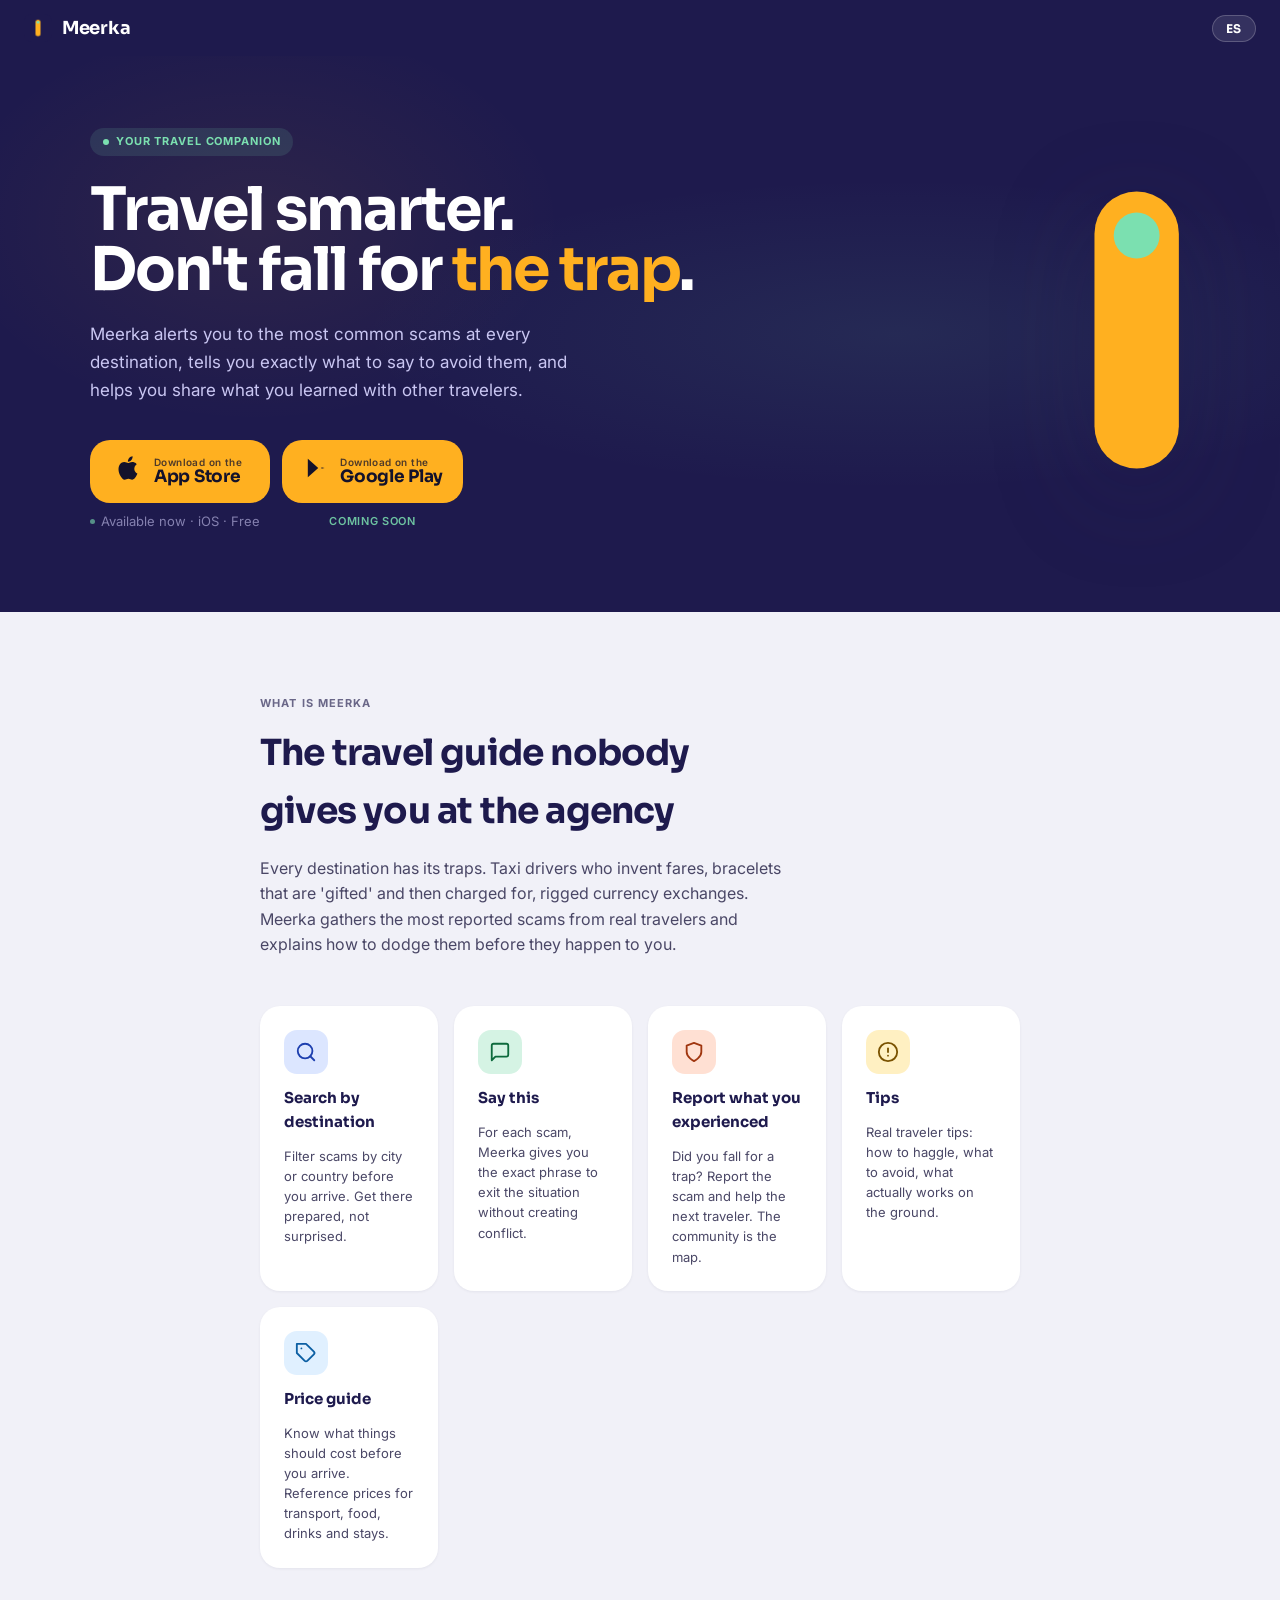
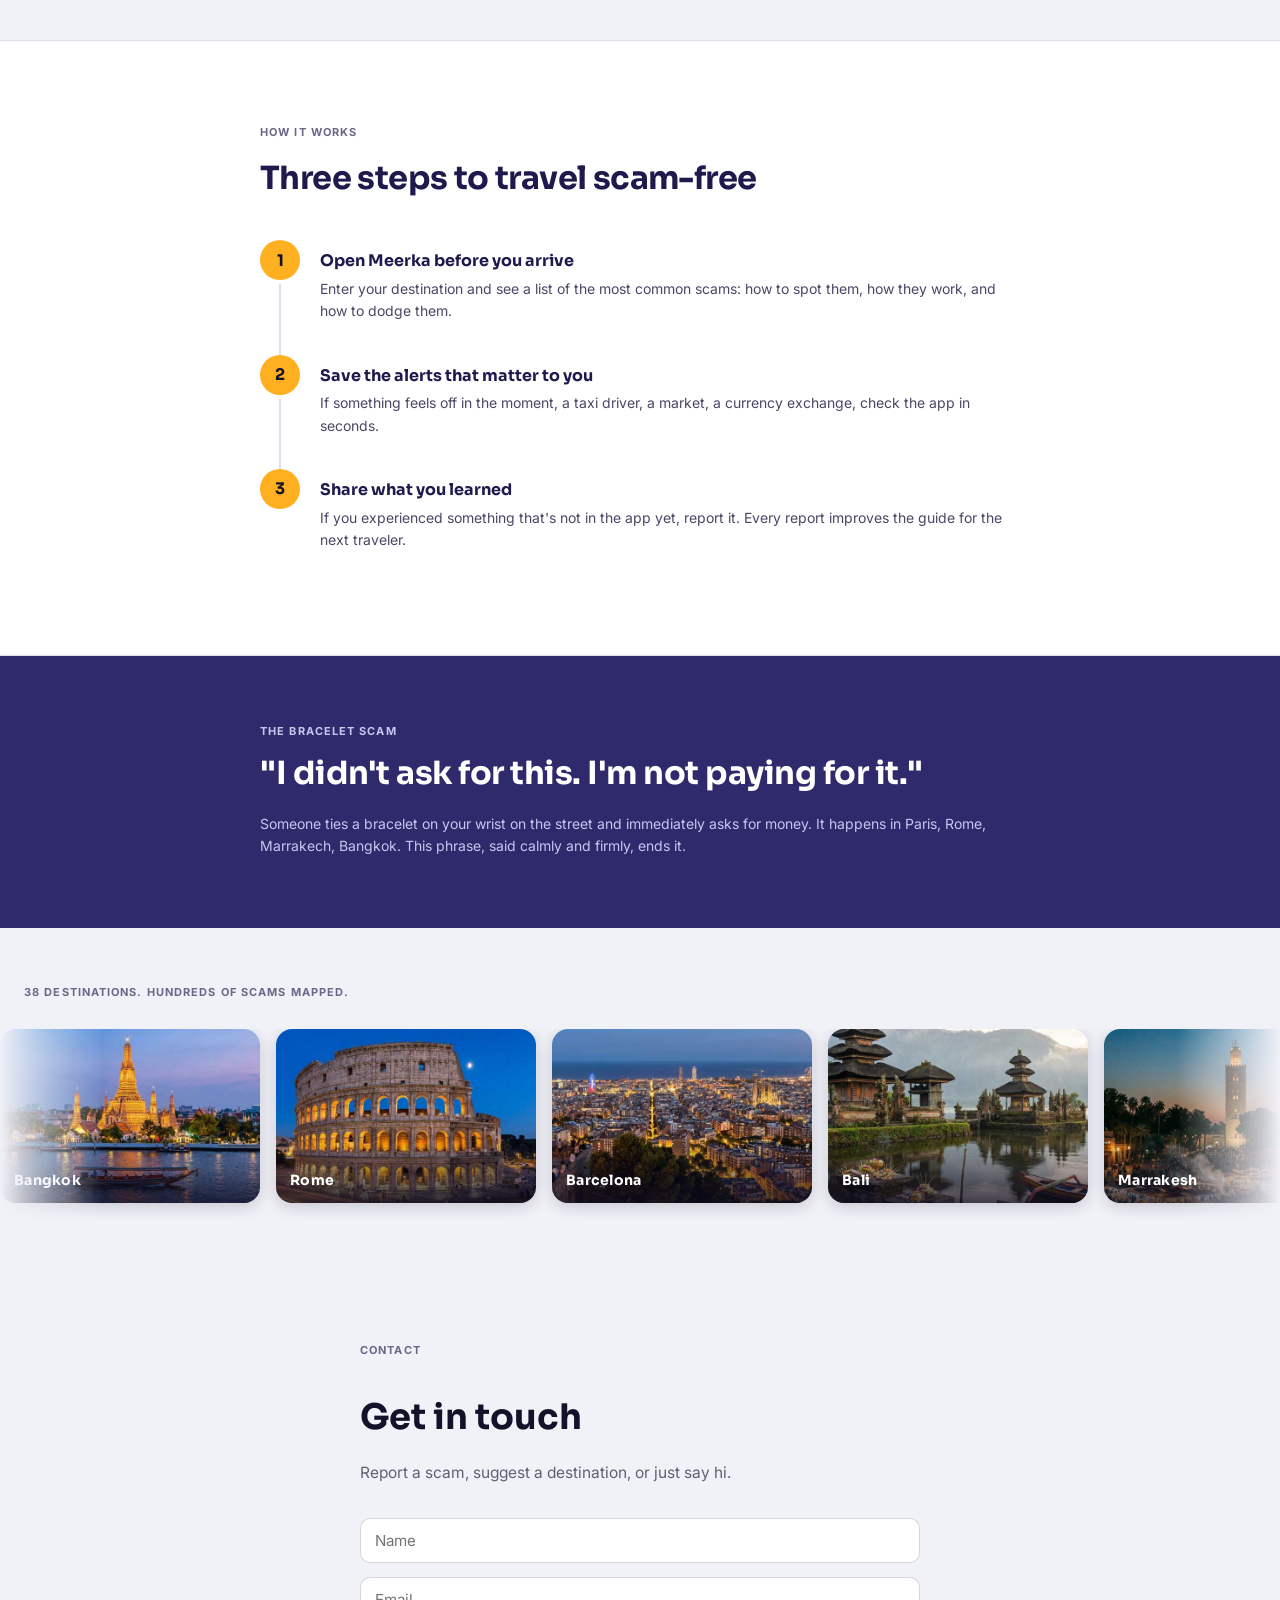
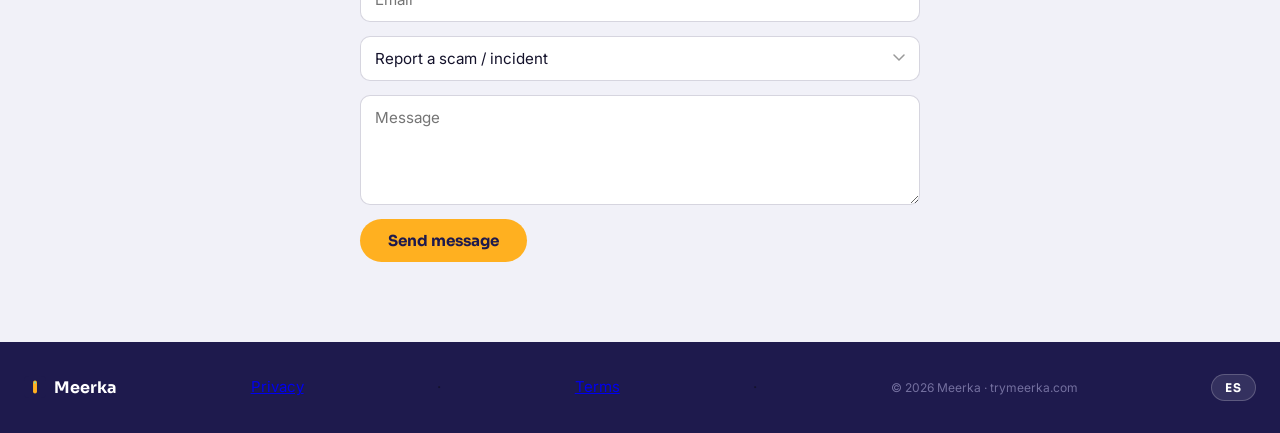
==== commit f5c5a151: "Add files via upload" ====
--- a/index.html
+++ b/index.html
@@ -49,10 +49,11 @@
       sayContext: "Someone ties a bracelet on your wrist on the street and immediately asks for money. It happens in Paris, Rome, Marrakech, Bangkok. This phrase, said calmly and firmly, ends it.",
       ctaTitle: "Your next trip, no nasty surprises",
       ctaSub: "Download Meerka for free and arrive at any destination one step ahead.",
-      postCardsStat: "35 destinations. Hundreds of scams mapped.",
+      postCardsStat: "38 destinations. Hundreds of scams mapped.",
       footerCopy: "© 2026 Meerka · trymeerka.com",
       langBtn: "ES",
       langLabel: "Cambiar a español",
+      f5Title: "Price guide", f5Body: "Know what things should cost before you arrive. Reference prices for transport, food, drinks and stays.",
       contactEyebrow: "Contact",
       contactTitle: "Get in touch",
       contactSub: "Report a scam, suggest a destination, or just say hi.",
@@ -102,9 +103,10 @@
       ctaTitle: "Tu próximo viaje, sin sorpresas desagradables",
       ctaSub: "Descarga Meerka gratis y llega a cualquier destino un paso adelante.",
       footerCopy: "© 2026 Meerka · trymeerka.com",
-      postCardsStat: "35 destinos. Cientos de timos mapeados.",
+      postCardsStat: "38 destinos. Cientos de timos mapeados.",
       langBtn: "EN",
       langLabel: "Switch to English",
+      f5Title: "Guía de precios", f5Body: "Sabe cuánto deberían costar las cosas antes de llegar. Precios de referencia para transporte, comida, bebidas y alojamiento.",
       contactEyebrow: "Contacto",
       contactTitle: "Escríbenos",
       contactSub: "Reporta una estafa, sugiere un destino o simplemente saluda.",
@@ -154,6 +156,8 @@
     set('.f3-body', 'f3Body');
     set('.f4-title', 'f4Title');
     set('.f4-body', 'f4Body');
+    set('.f5-title', 'f5Title');
+    set('.f5-body', 'f5Body');
     set('.how-eyebrow', 'howEyebrow');
     set('.how-title', 'howTitle');
     set('.s1-title', 's1Title');
@@ -1069,6 +1073,15 @@
         </div>
         <h3 class="feature-title f4-title">Tips</h3>
         <p class="feature-body f4-body">Real traveler tips: how to haggle, what to avoid, what actually works on the ground.</p>
+      </div>
+      <div class="feature">
+        <div class="feature-icon" style="background:#E0F0FF;">
+          <svg width="22" height="22" viewBox="0 0 24 24" fill="none" stroke="#0C5FA3" stroke-width="2" stroke-linecap="round" stroke-linejoin="round" aria-hidden="true">
+            <path d="M20.59 13.41l-7.17 7.17a2 2 0 0 1-2.83 0L2 12V2h10l8.59 8.59a2 2 0 0 1 0 2.82z"/><line x1="7" y1="7" x2="7.01" y2="7"/>
+          </svg>
+        </div>
+        <h3 class="feature-title f5-title">Price guide</h3>
+        <p class="feature-body f5-body">Know what things should cost before you arrive. Reference prices for transport, food, drinks and stays.</p>
       </div></div>
   </div>
 </section>
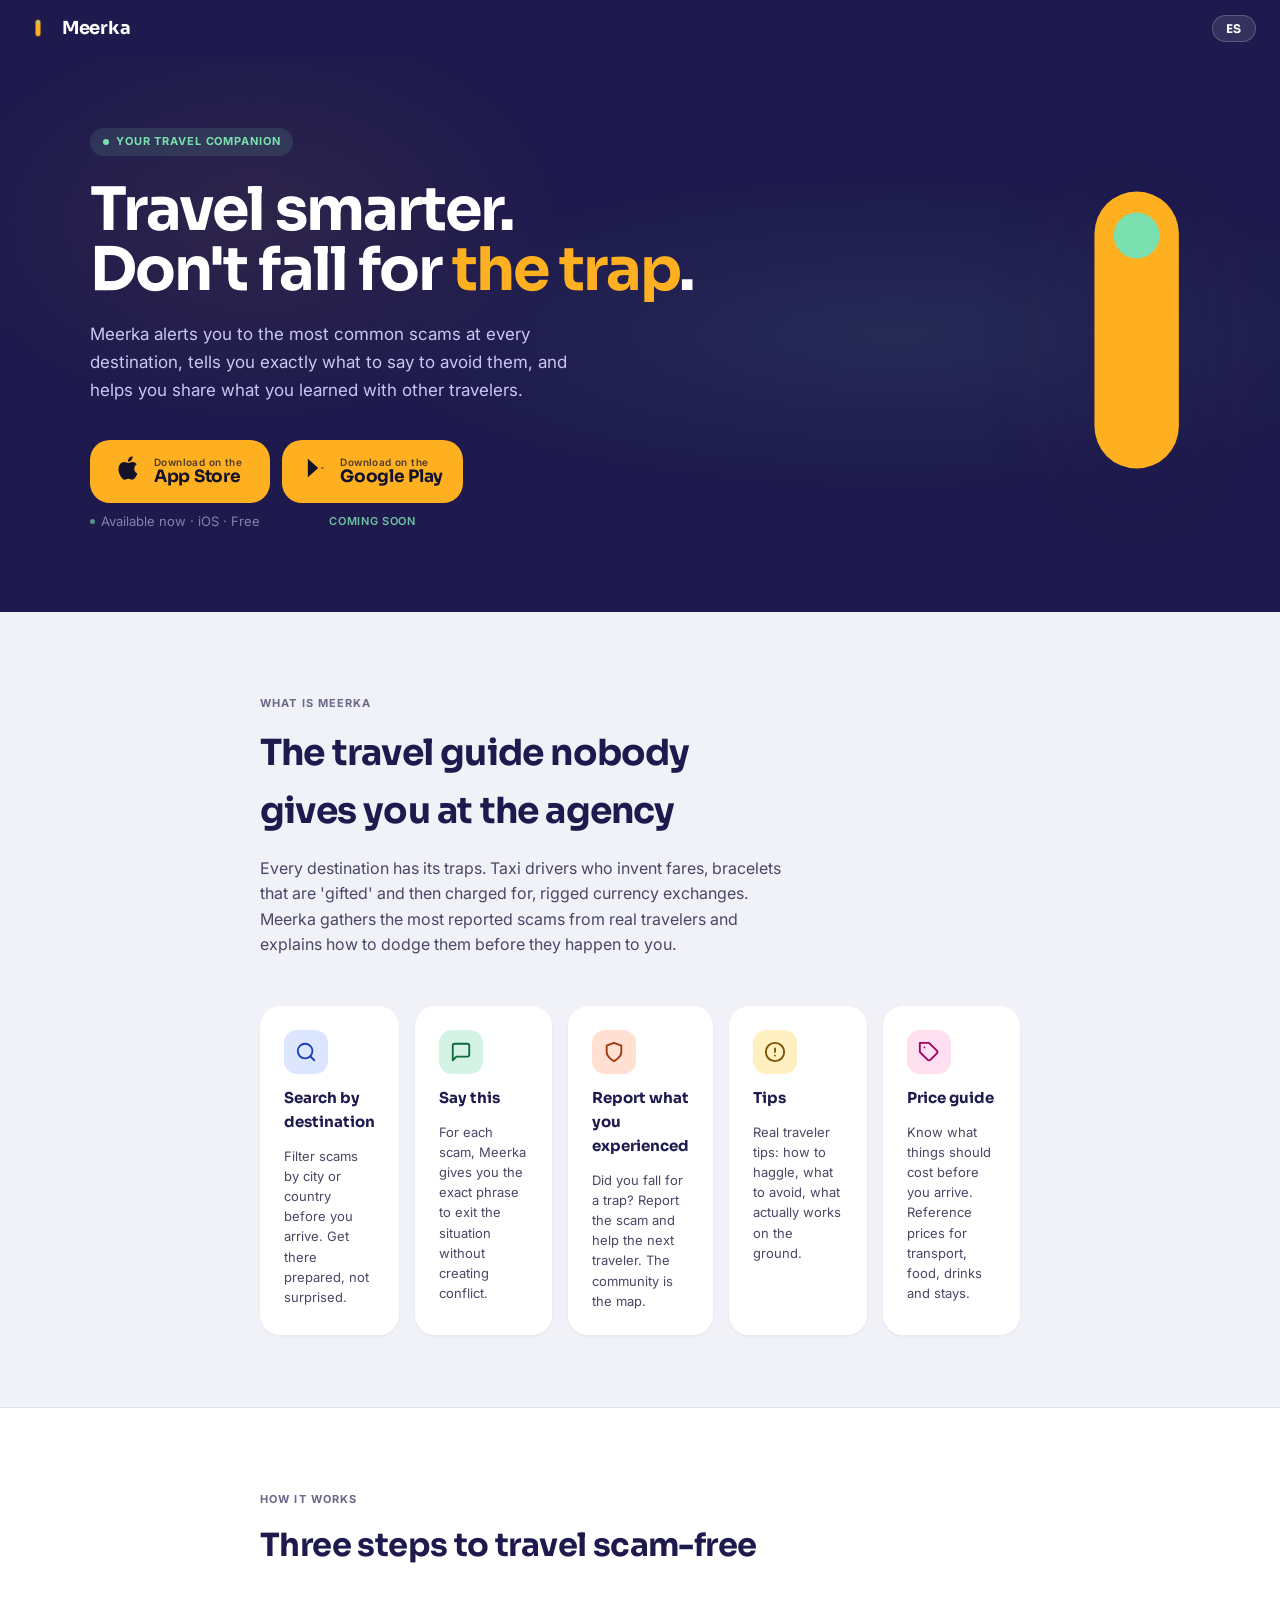
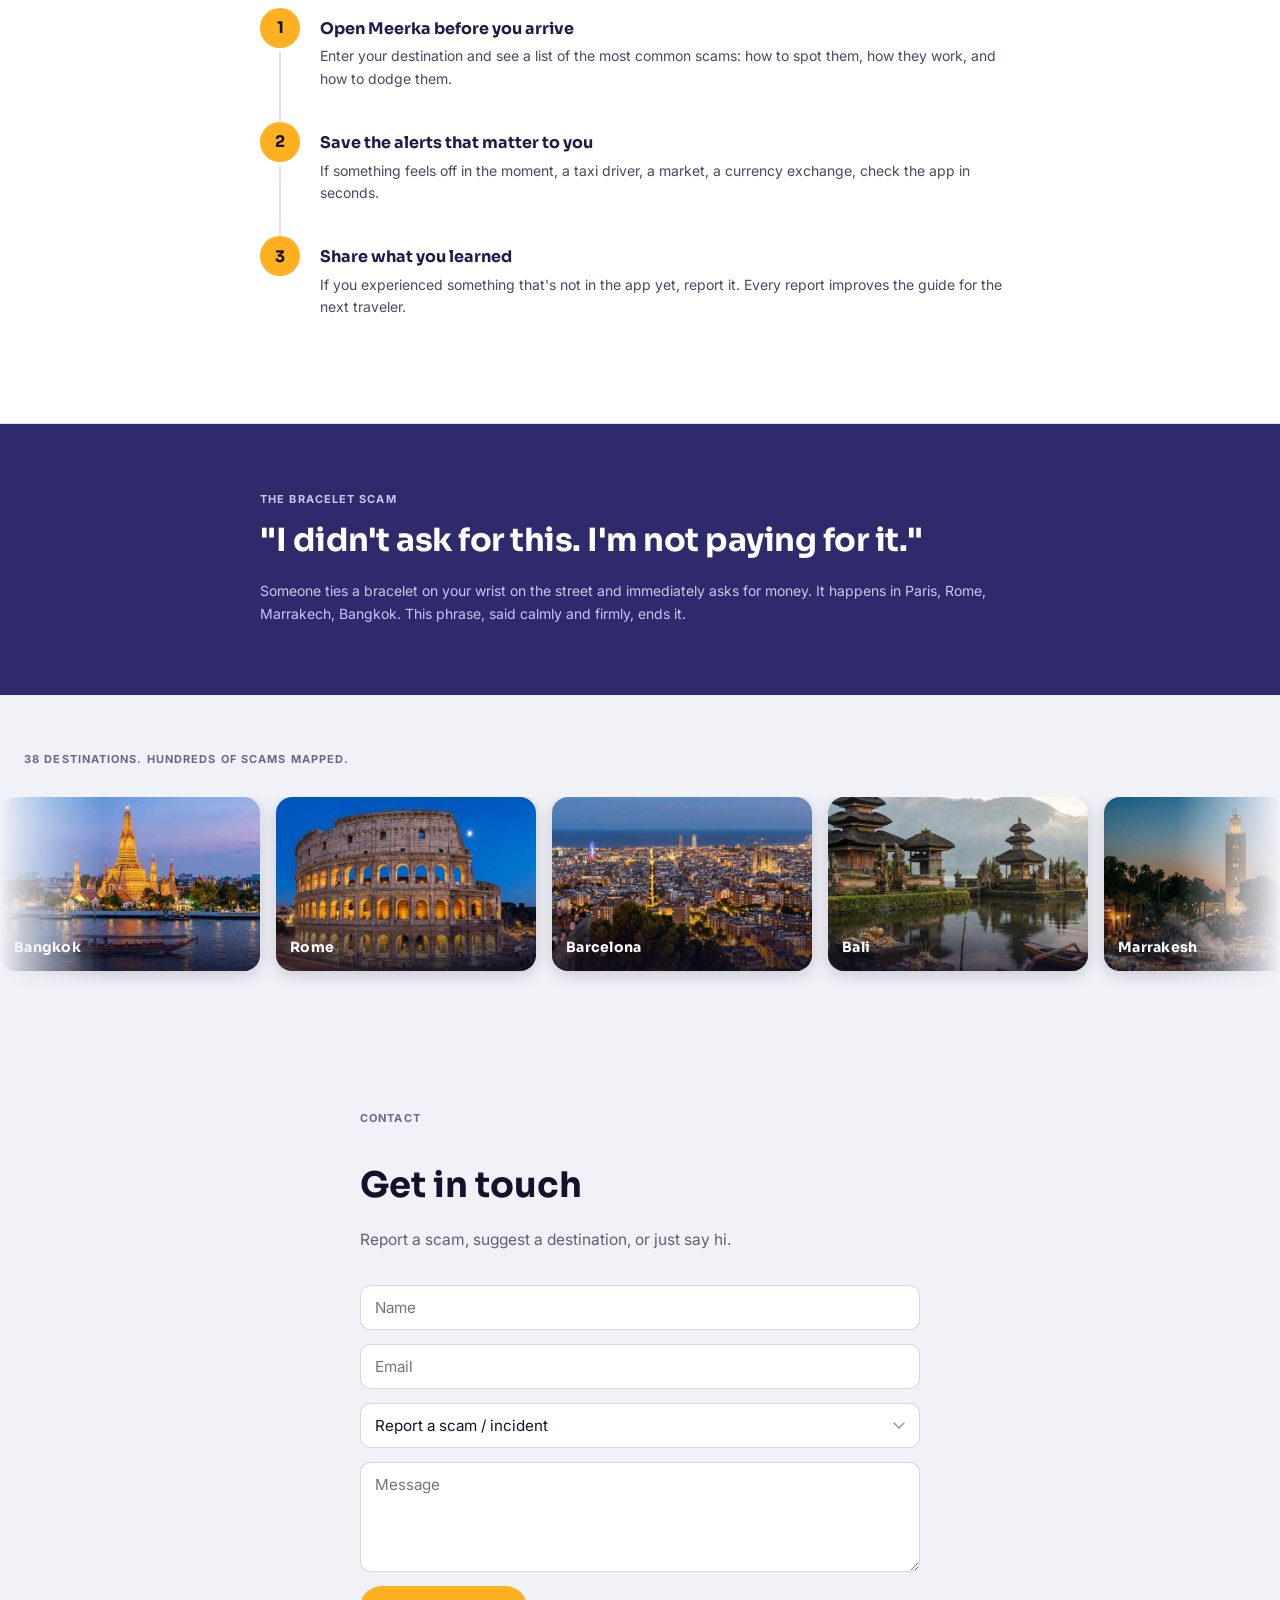
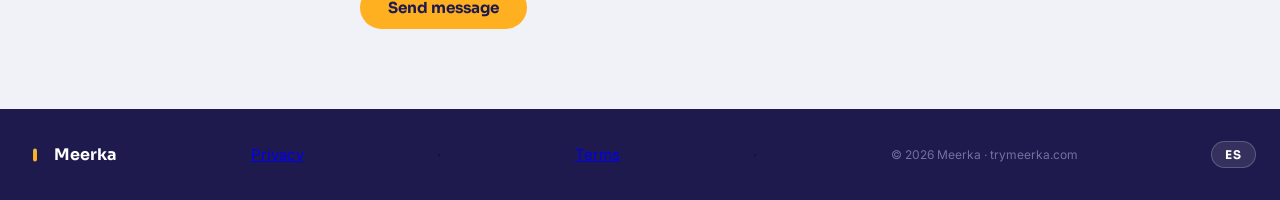
==== commit 04c6c3cb: "Add files via upload" ====
--- a/index.html
+++ b/index.html
@@ -468,13 +468,11 @@
 /* ── FEATURES ── */
 .features {
   display: grid;
-  grid-template-columns: repeat(4, 1fr);
+  grid-template-columns: repeat(5, 1fr);
   gap: 16px;
+  justify-content: center;
 }
 @media (max-width: 700px) {
-  .features { grid-template-columns: repeat(2, 1fr); }
-}
-@media (max-width: 480px) {
   .features { grid-template-columns: 1fr; }
 }
 .feature {
@@ -1075,8 +1073,8 @@
         <p class="feature-body f4-body">Real traveler tips: how to haggle, what to avoid, what actually works on the ground.</p>
       </div>
       <div class="feature">
-        <div class="feature-icon" style="background:#E0F0FF;">
-          <svg width="22" height="22" viewBox="0 0 24 24" fill="none" stroke="#0C5FA3" stroke-width="2" stroke-linecap="round" stroke-linejoin="round" aria-hidden="true">
+        <div class="feature-icon" style="background:#FFE0F0;">
+          <svg width="22" height="22" viewBox="0 0 24 24" fill="none" stroke="#A3005F" stroke-width="2" stroke-linecap="round" stroke-linejoin="round" aria-hidden="true">
             <path d="M20.59 13.41l-7.17 7.17a2 2 0 0 1-2.83 0L2 12V2h10l8.59 8.59a2 2 0 0 1 0 2.82z"/><line x1="7" y1="7" x2="7.01" y2="7"/>
           </svg>
         </div>
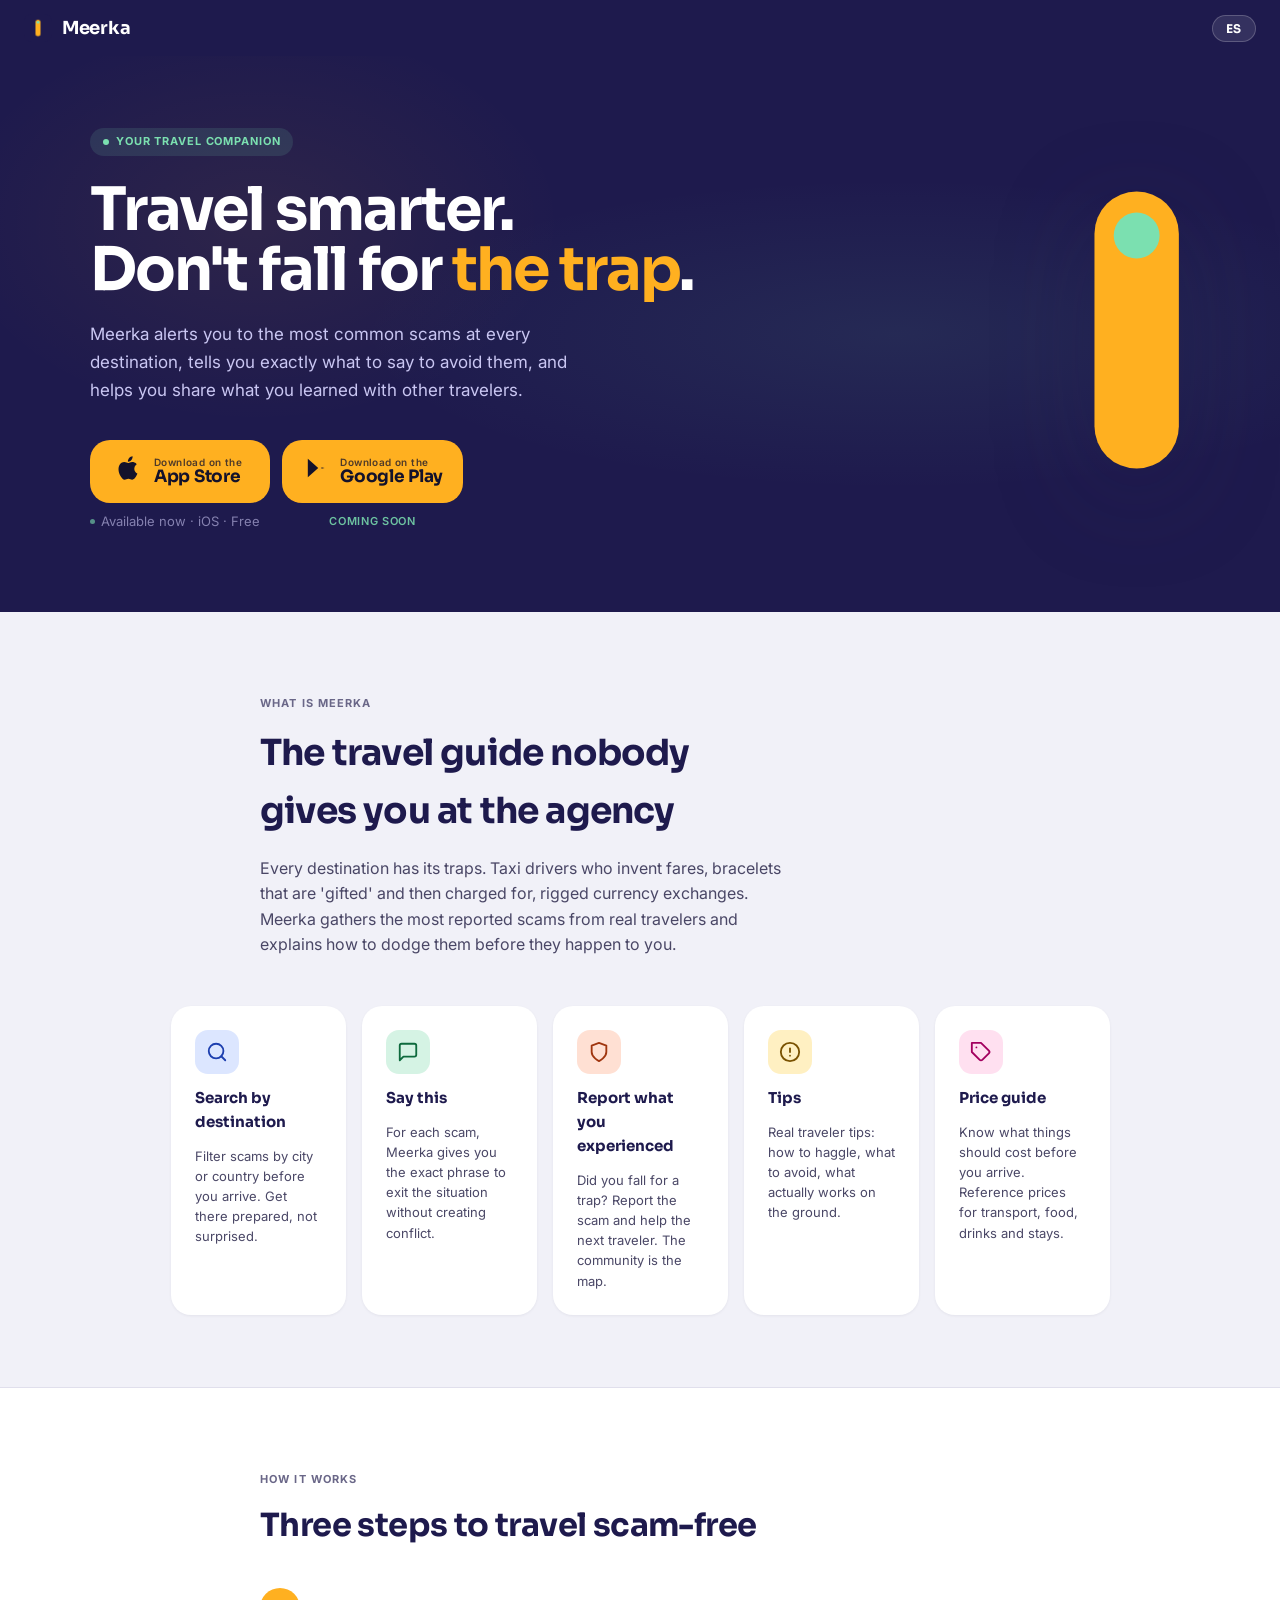
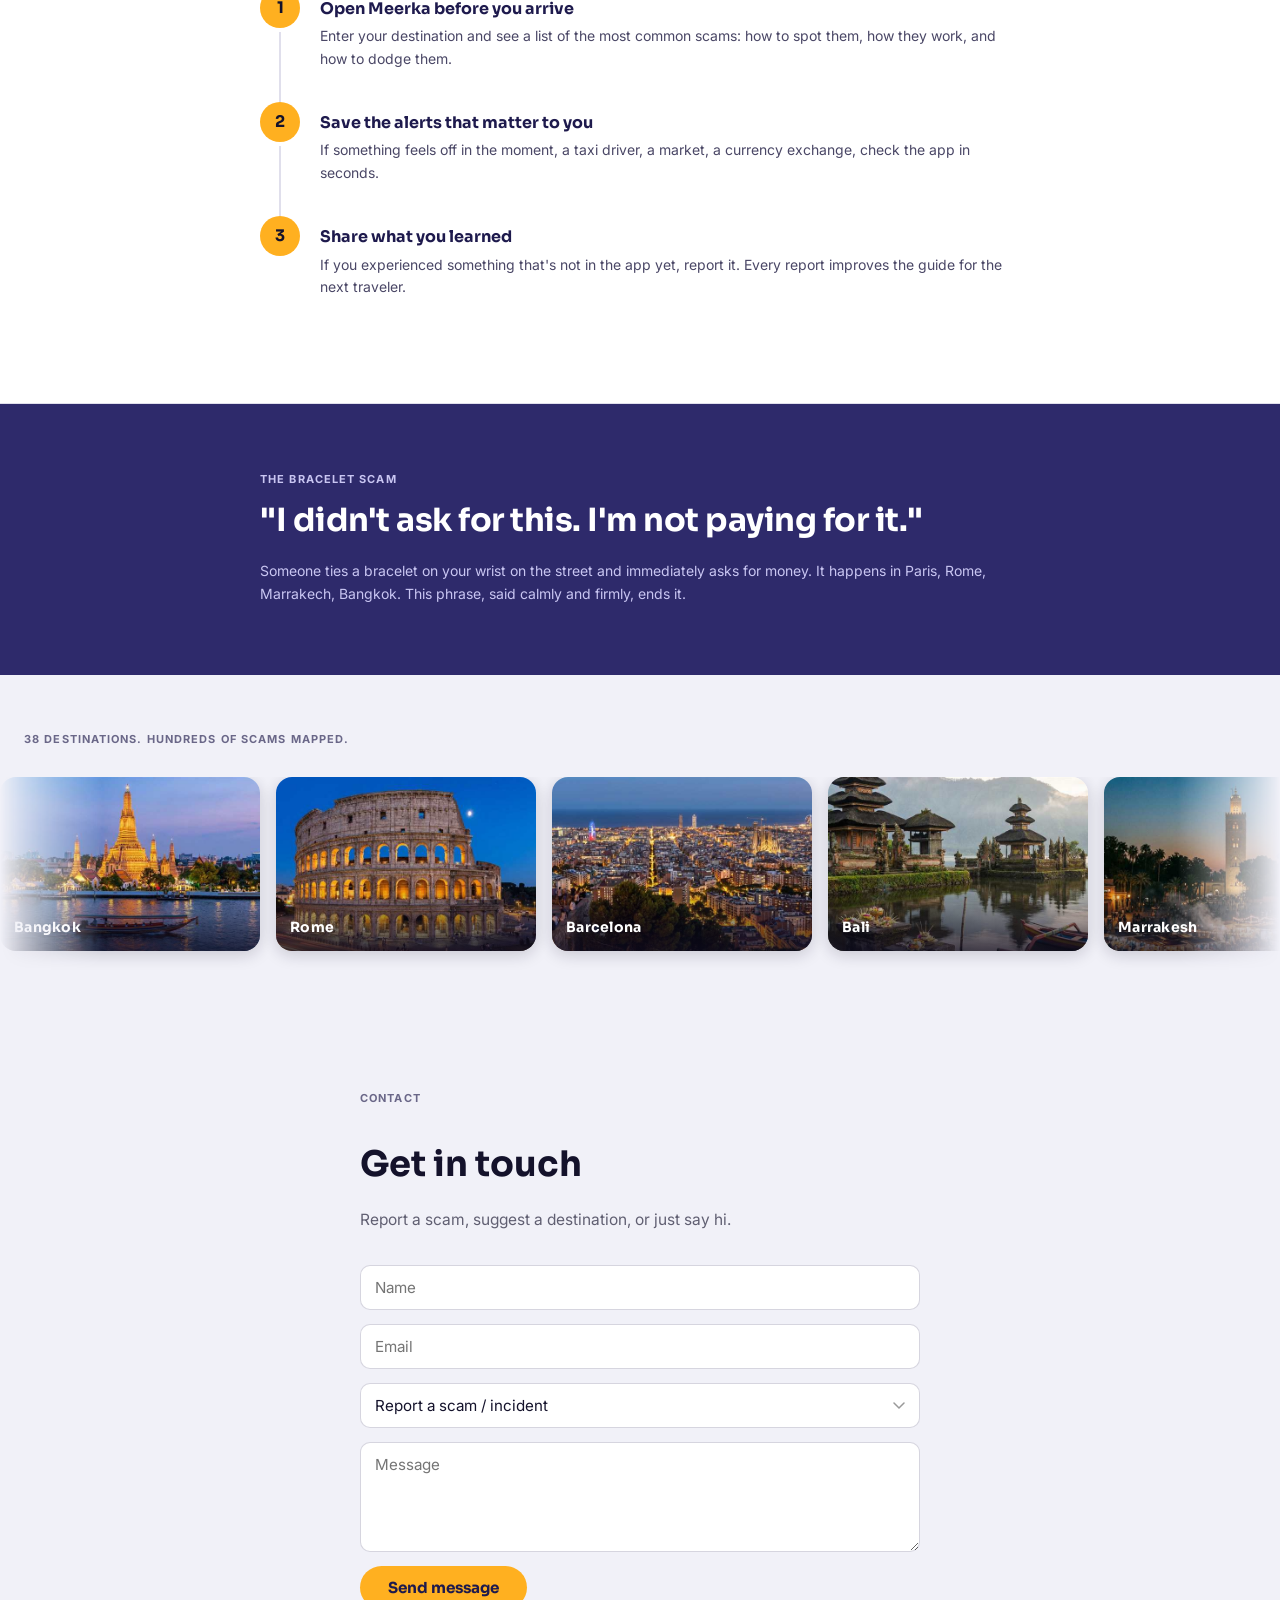
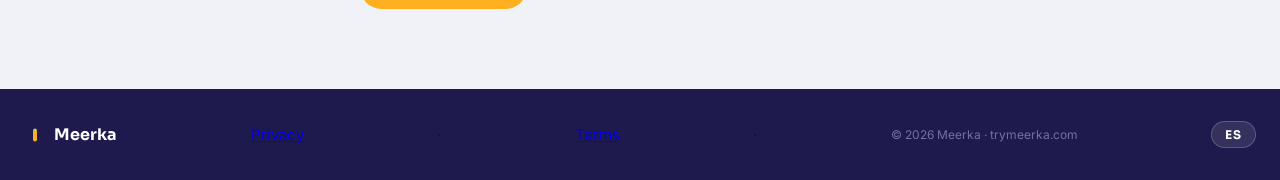
==== commit 85f65624: "Add files via upload" ====
--- a/index.html
+++ b/index.html
@@ -433,8 +433,12 @@
   padding-right: max(24px, env(safe-area-inset-right, 0px));
 }
 .what-inner {
+  max-width: 1000px;
+  margin: 0 auto;
+}
+.what-text {
   max-width: 760px;
-  margin: 0 auto;
+  margin: 0 auto 48px;
 }
 .section-eyebrow {
   font-size: 11px;
@@ -462,18 +466,22 @@
   font-size: 16px;
   color: var(--muted);
   max-width: 540px;
-  margin: 0 0 48px;
+  margin: 0;
 }
 
 /* ── FEATURES ── */
 .features {
-  display: grid;
-  grid-template-columns: repeat(5, 1fr);
+  display: flex;
+  flex-wrap: nowrap;
+  justify-content: center;
   gap: 16px;
-  justify-content: center;
+}
+.feature {
+  flex: 0 0 175px;
 }
 @media (max-width: 700px) {
-  .features { grid-template-columns: 1fr; }
+  .features { flex-direction: column; align-items: stretch; }
+  .feature { flex: none; }
 }
 .feature {
   background: var(--surface);
@@ -1030,9 +1038,11 @@
 <!-- QUÉ ES MEERKA -->
 <section class="what reveal">
   <div class="what-inner">
-    <p class="section-eyebrow what-eyebrow">What is Meerka</p>
-    <h2 class="what-title">The travel guide nobody gives you at the agency</h2>
-    <p class="what-body">Every destination has its traps. Taxi drivers who invent fares, bracelets that are 'gifted' and then charged for, rigged currency exchanges. Meerka gathers the most reported scams from real travelers and explains how to dodge them before they happen to you.</p>
+    <div class="what-text">
+      <p class="section-eyebrow what-eyebrow">What is Meerka</p>
+      <h2 class="what-title">The travel guide nobody gives you at the agency</h2>
+      <p class="what-body">Every destination has its traps. Taxi drivers who invent fares, bracelets that are 'gifted' and then charged for, rigged currency exchanges. Meerka gathers the most reported scams from real travelers and explains how to dodge them before they happen to you.</p>
+    </div>
 
     <div class="features">
       <div class="feature">
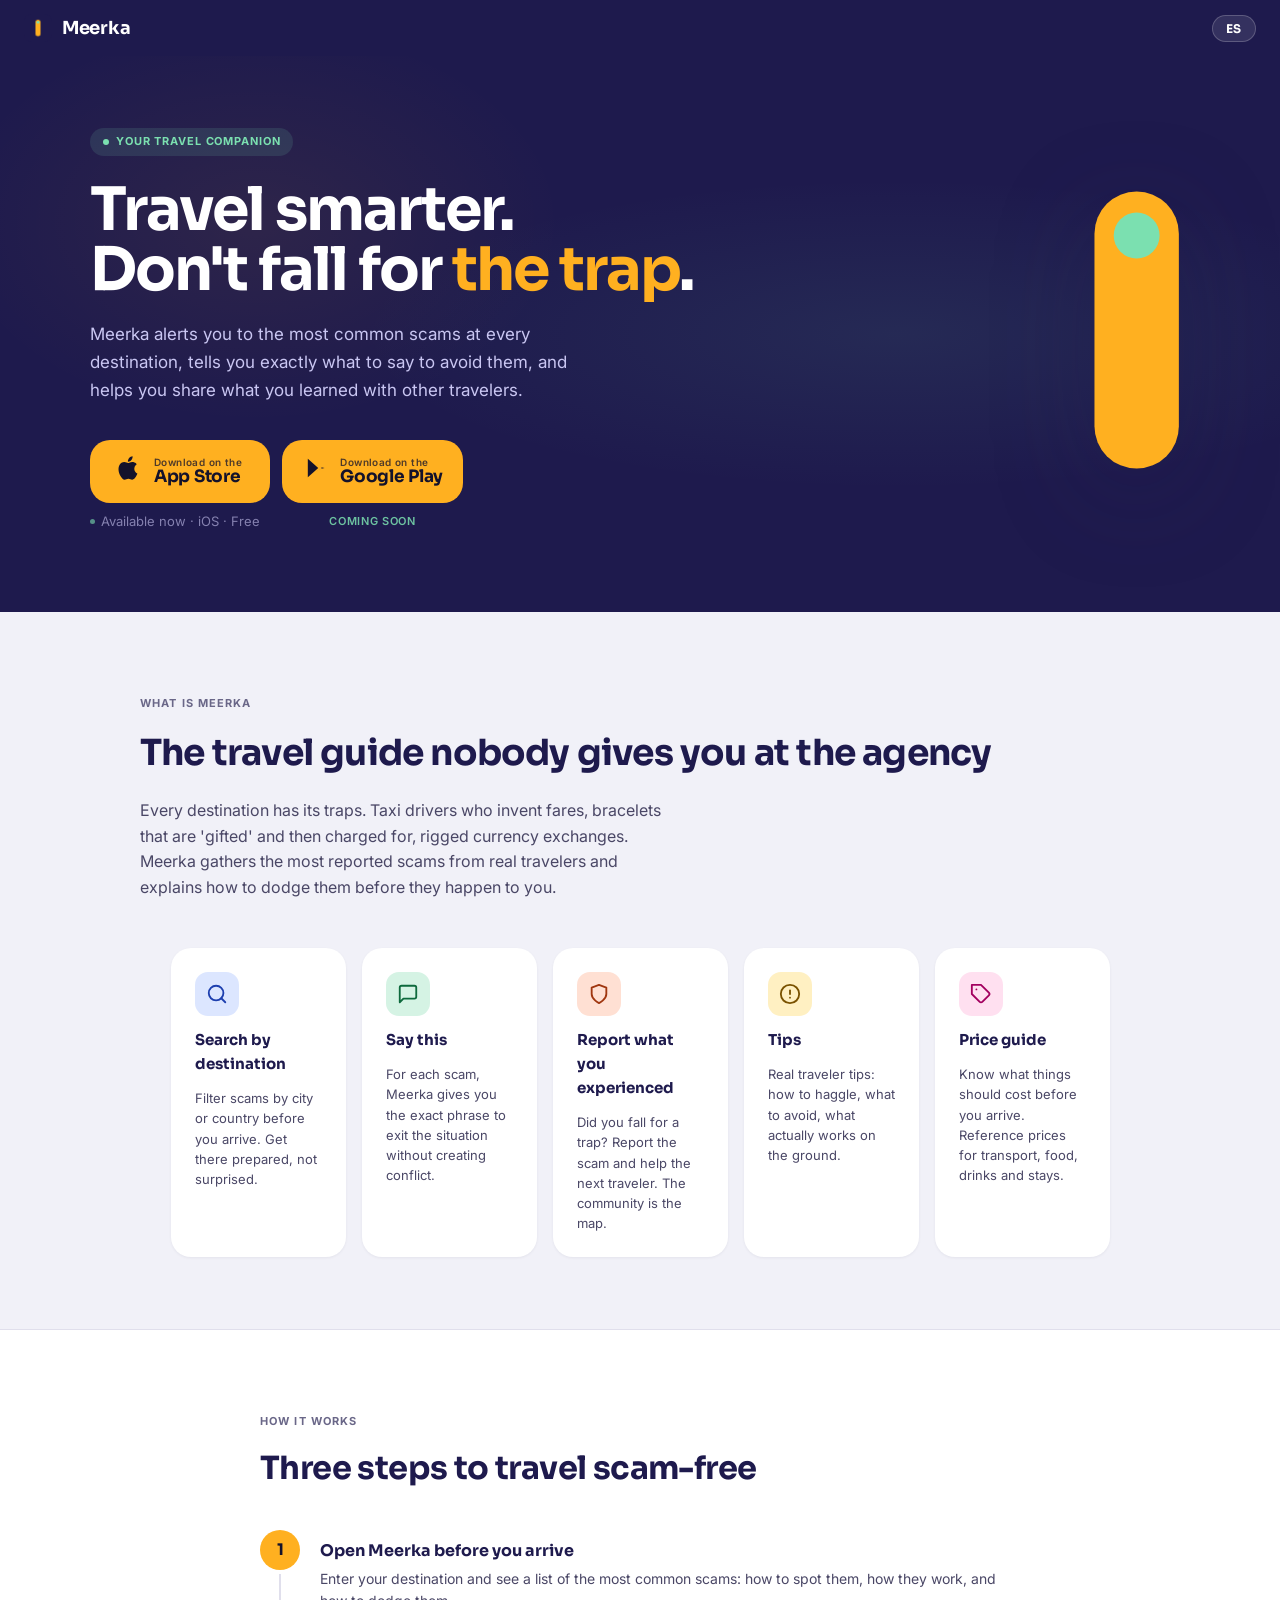
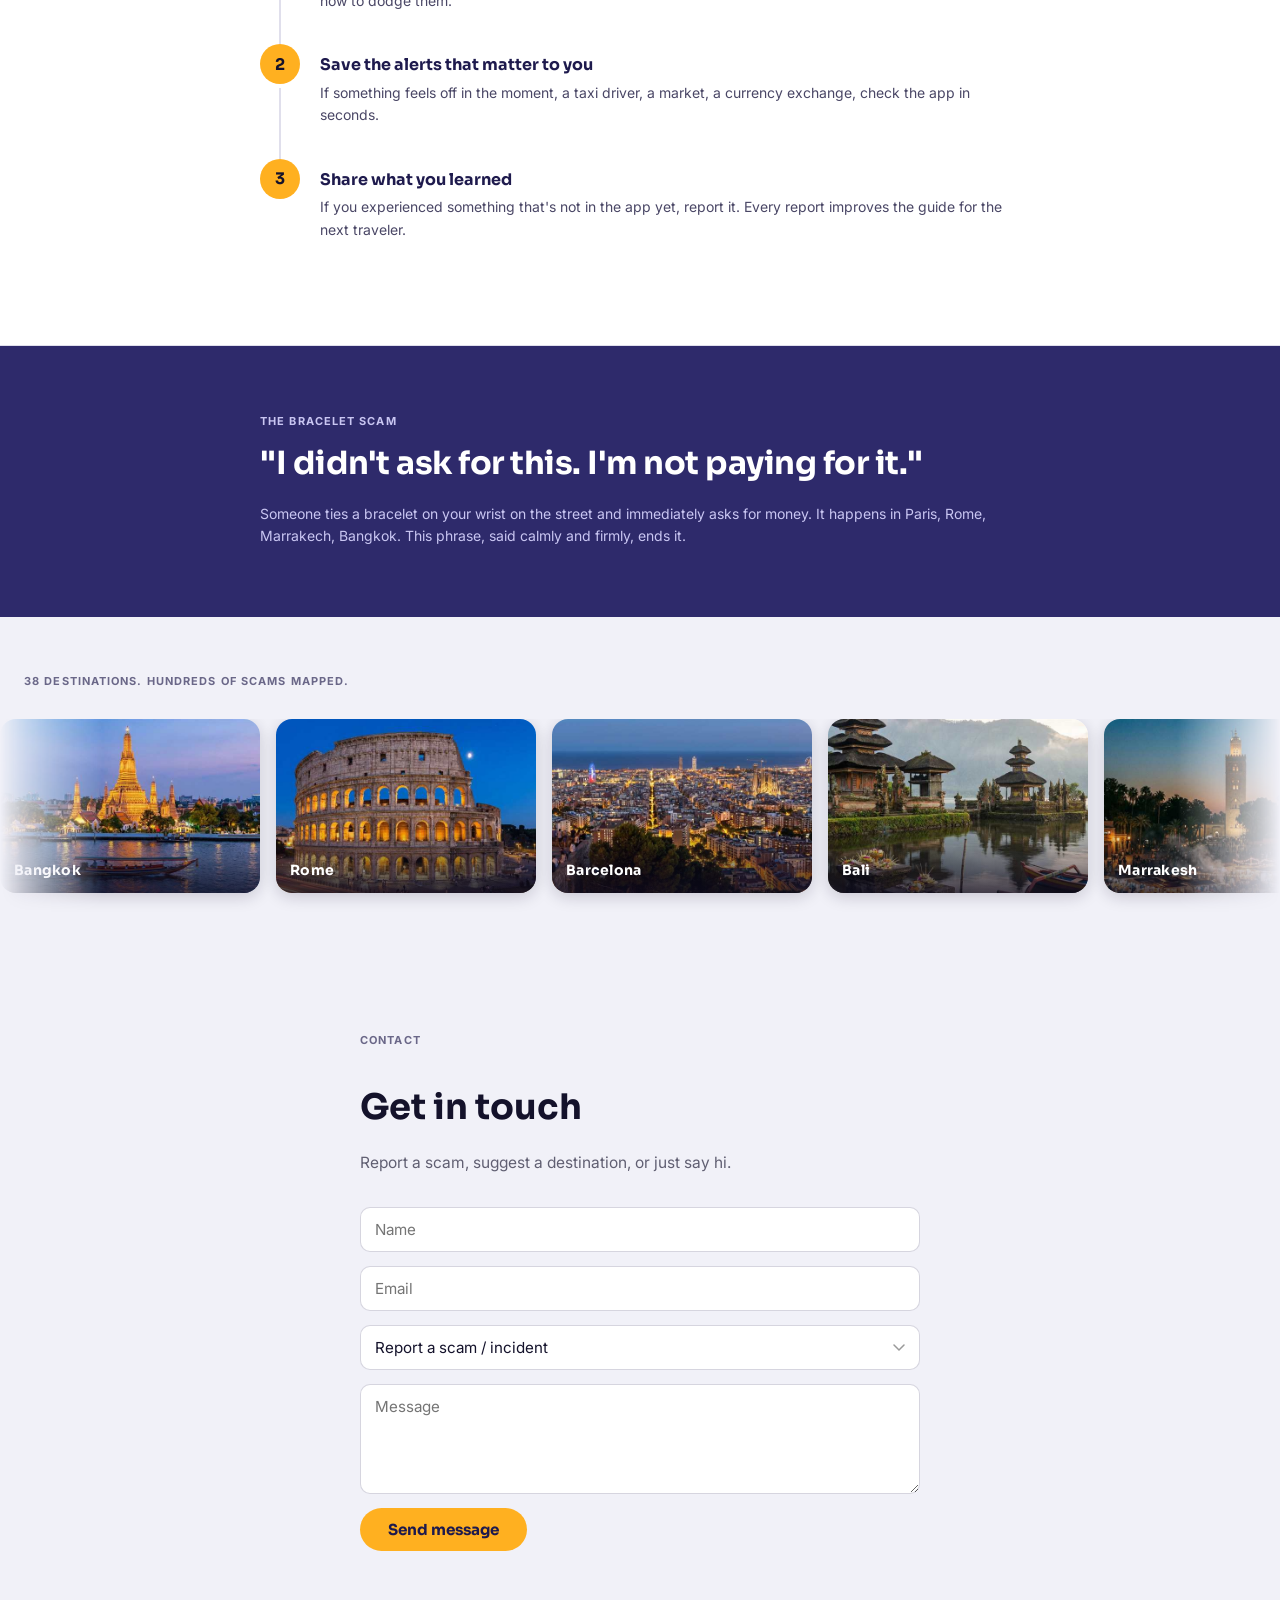
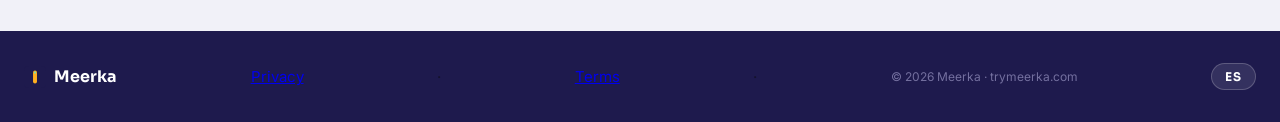
==== commit 57d58771: "Add files via upload" ====
--- a/index.html
+++ b/index.html
@@ -437,8 +437,7 @@
   margin: 0 auto;
 }
 .what-text {
-  max-width: 760px;
-  margin: 0 auto 48px;
+  margin: 0 0 48px;
 }
 .section-eyebrow {
   font-size: 11px;
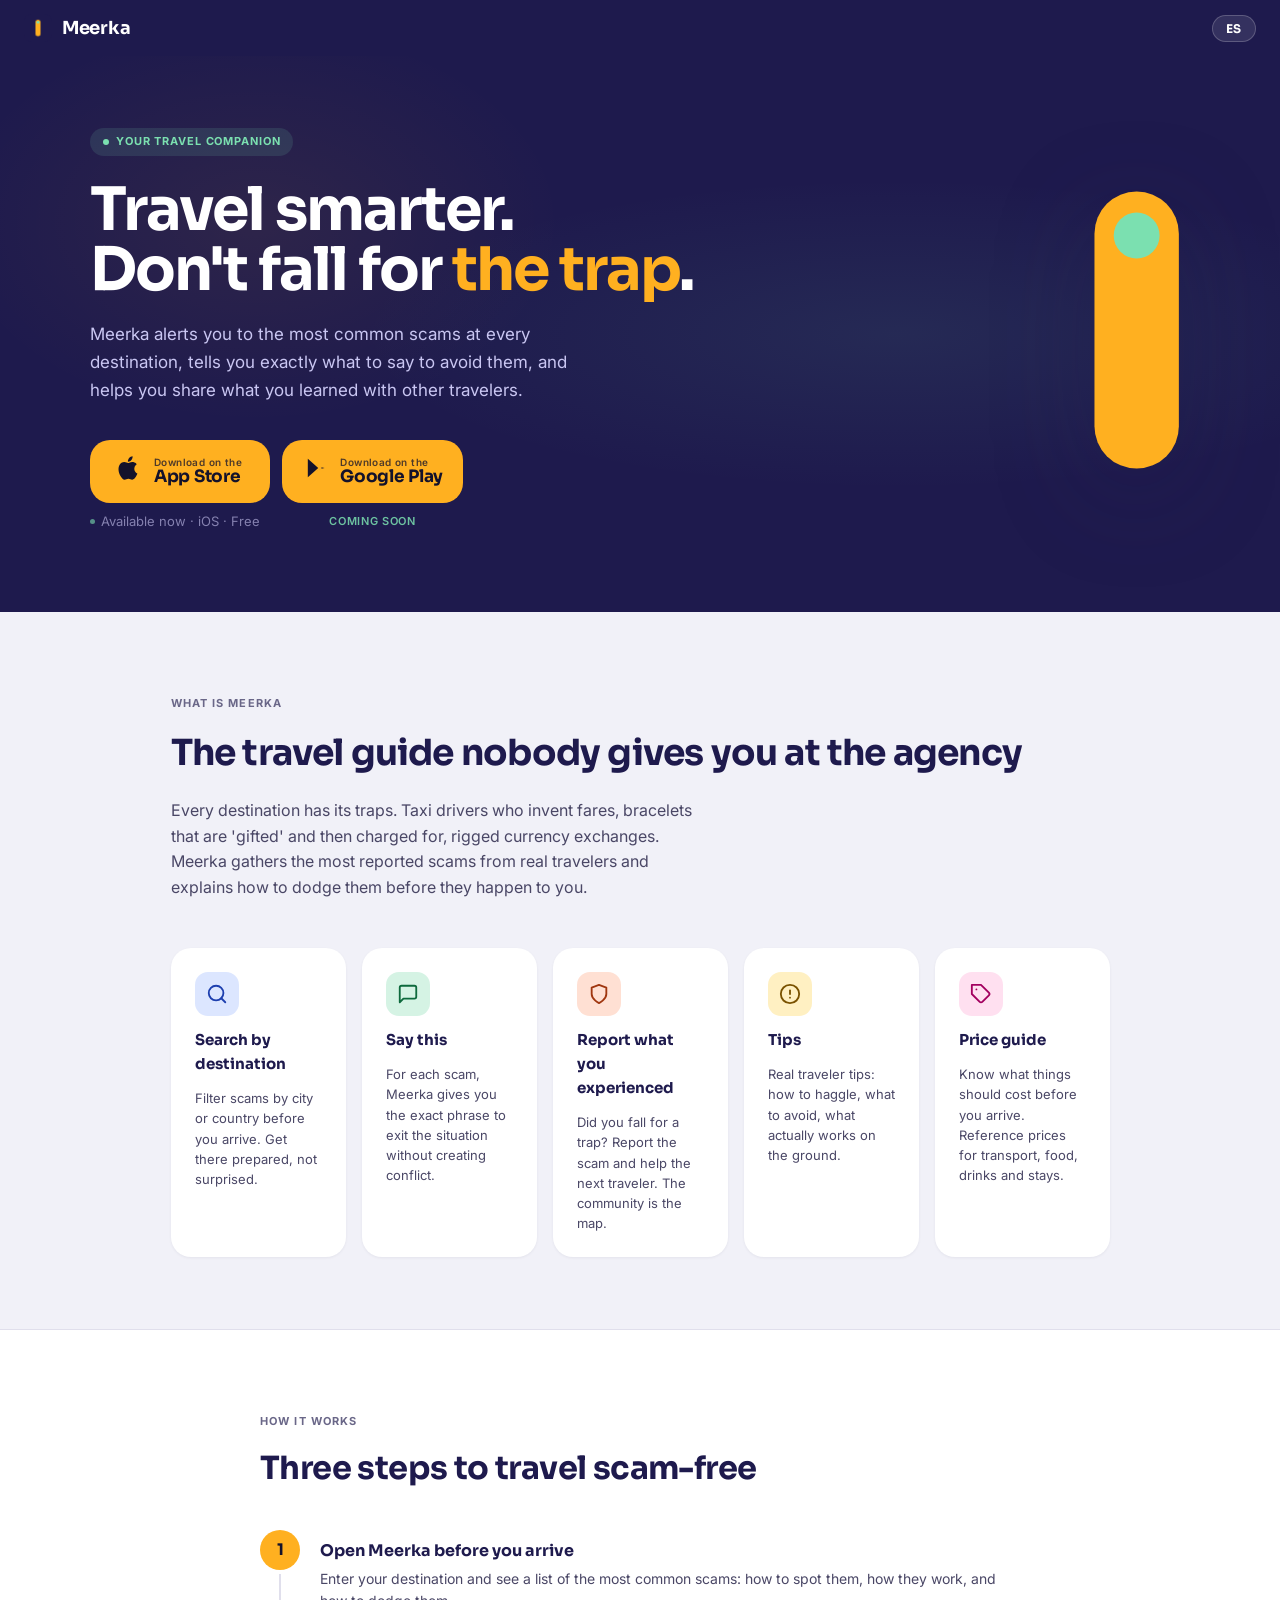
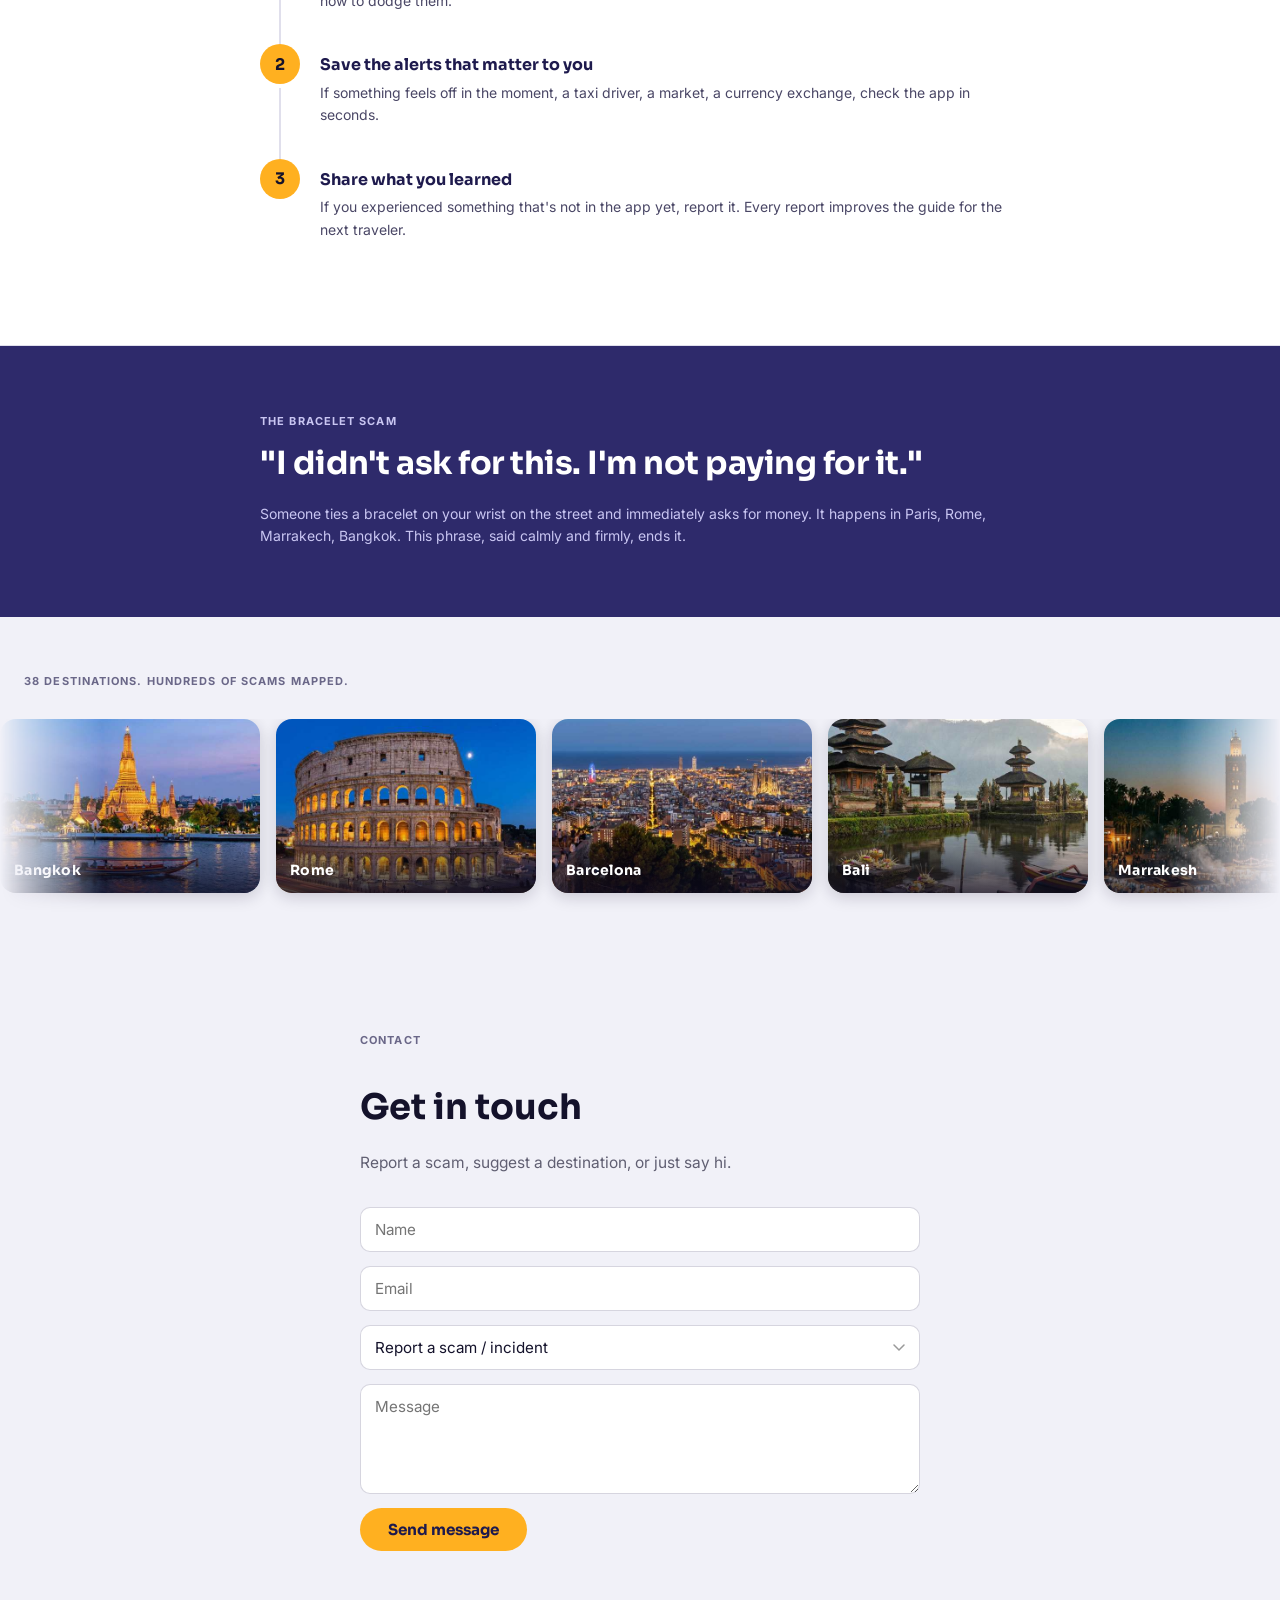
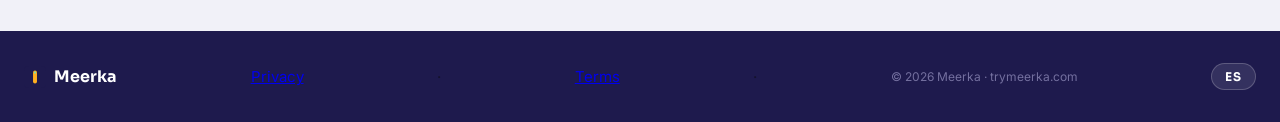
==== commit bf0bb07d: "Add files via upload" ====
--- a/index.html
+++ b/index.html
@@ -433,7 +433,7 @@
   padding-right: max(24px, env(safe-area-inset-right, 0px));
 }
 .what-inner {
-  max-width: 1000px;
+  max-width: 939px;
   margin: 0 auto;
 }
 .what-text {
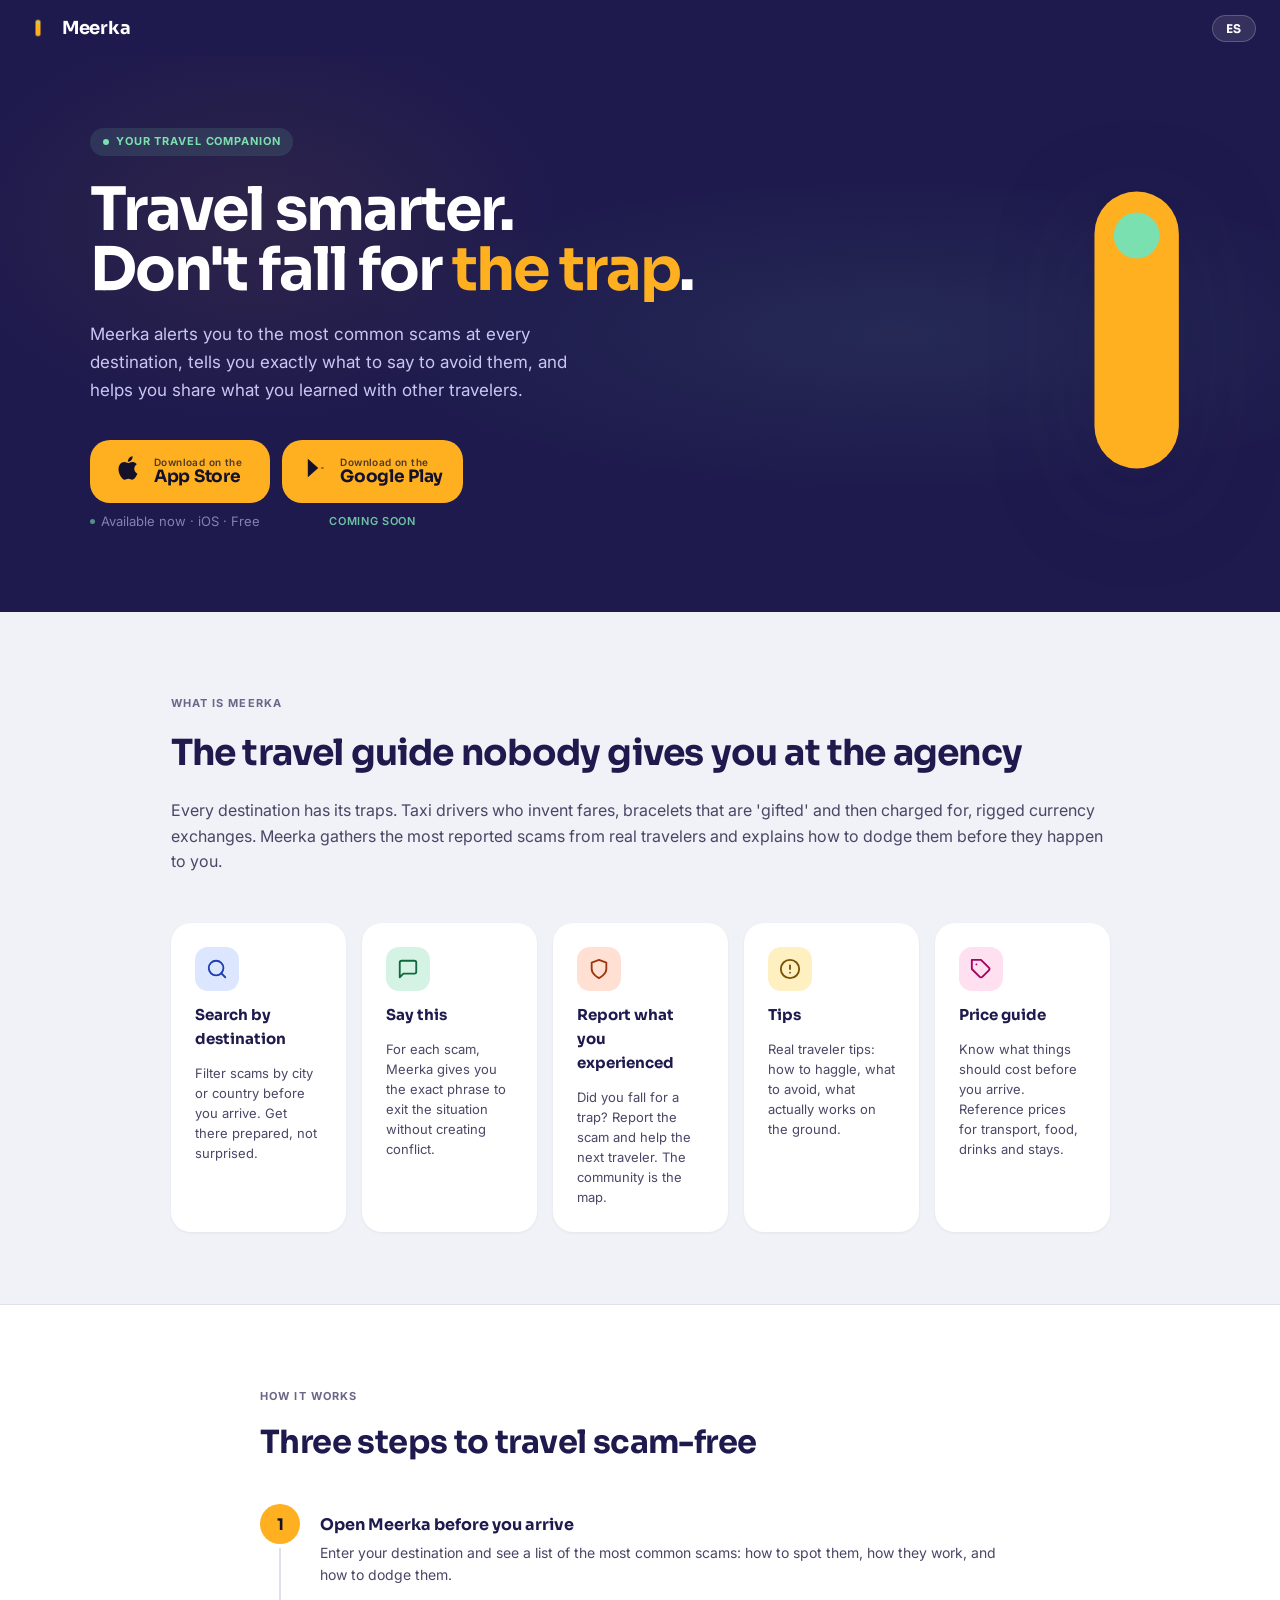
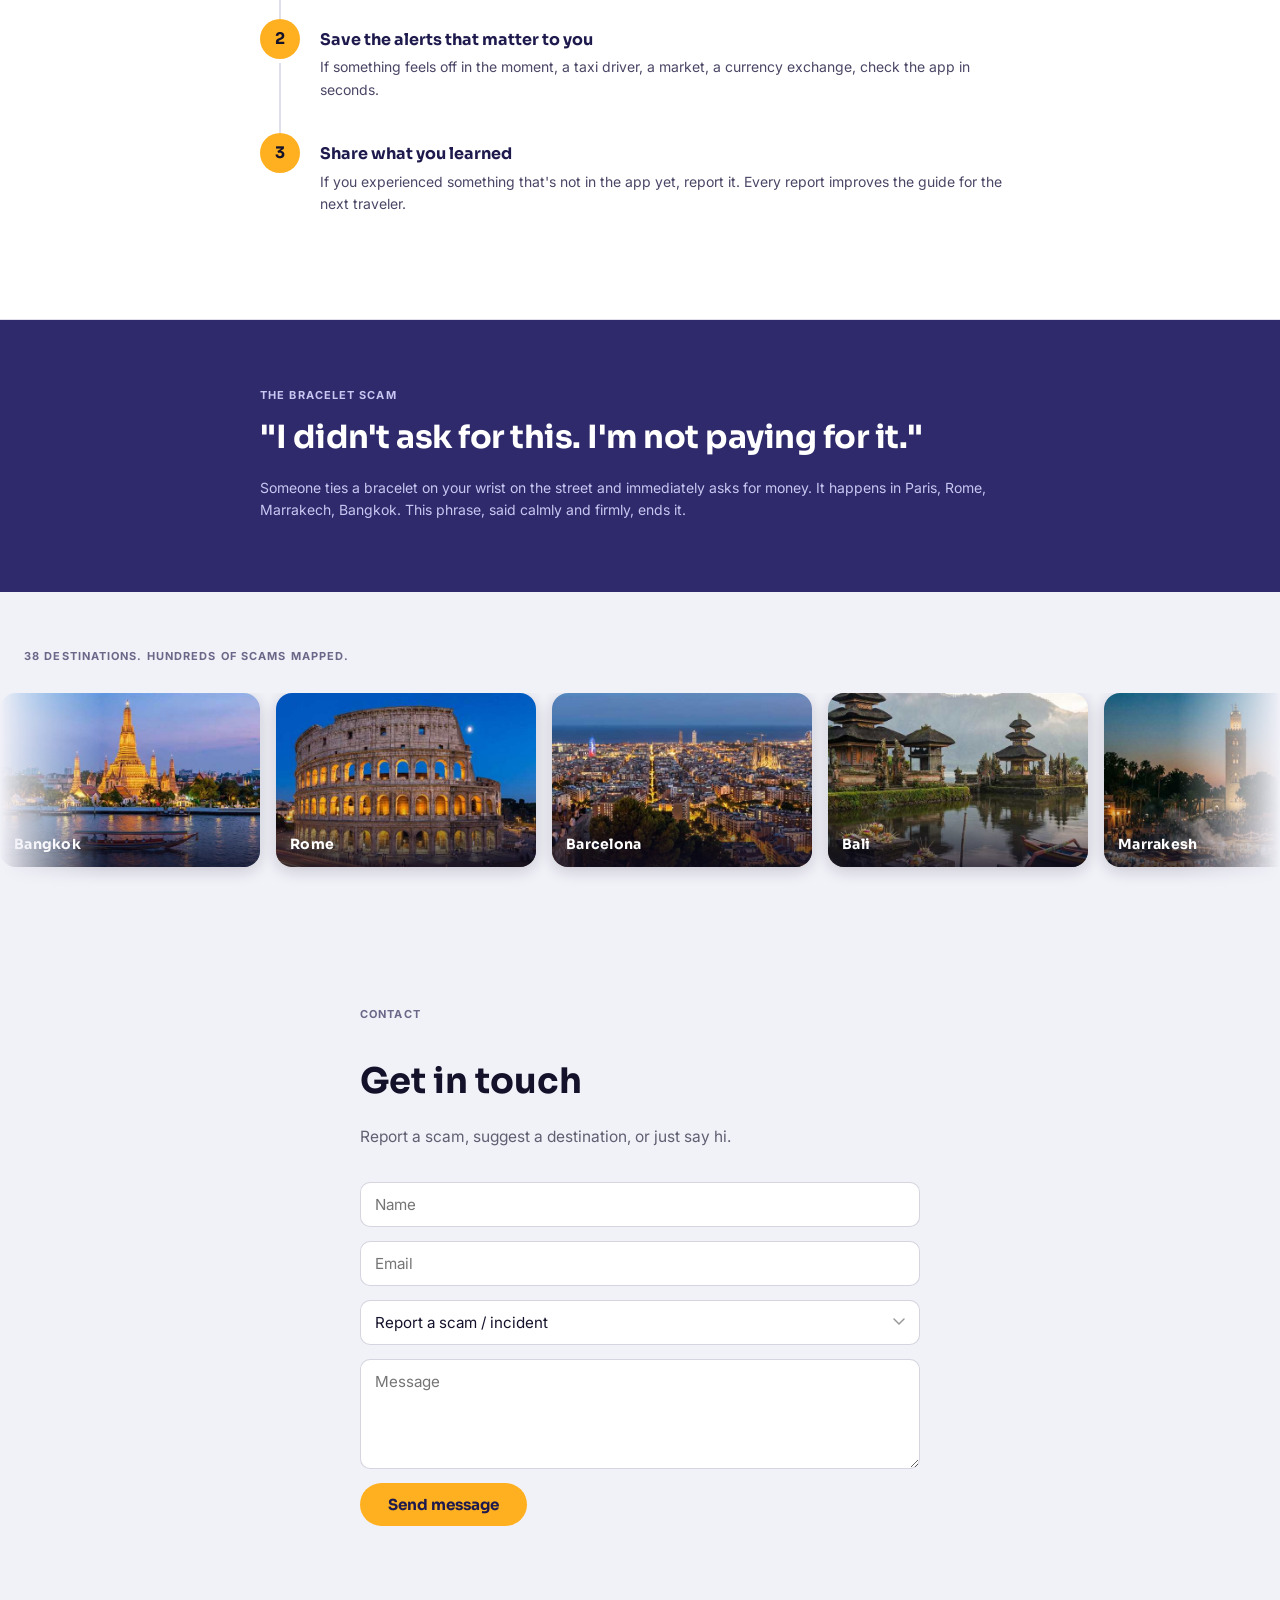
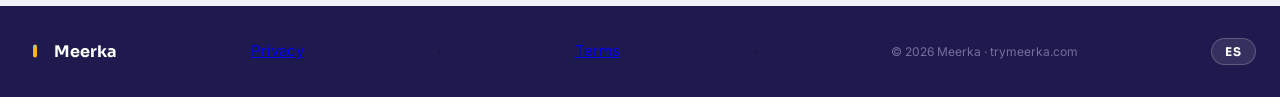
==== commit db0c6341: "Add files via upload" ====
--- a/index.html
+++ b/index.html
@@ -464,7 +464,6 @@
 .what-body {
   font-size: 16px;
   color: var(--muted);
-  max-width: 540px;
   margin: 0;
 }
 
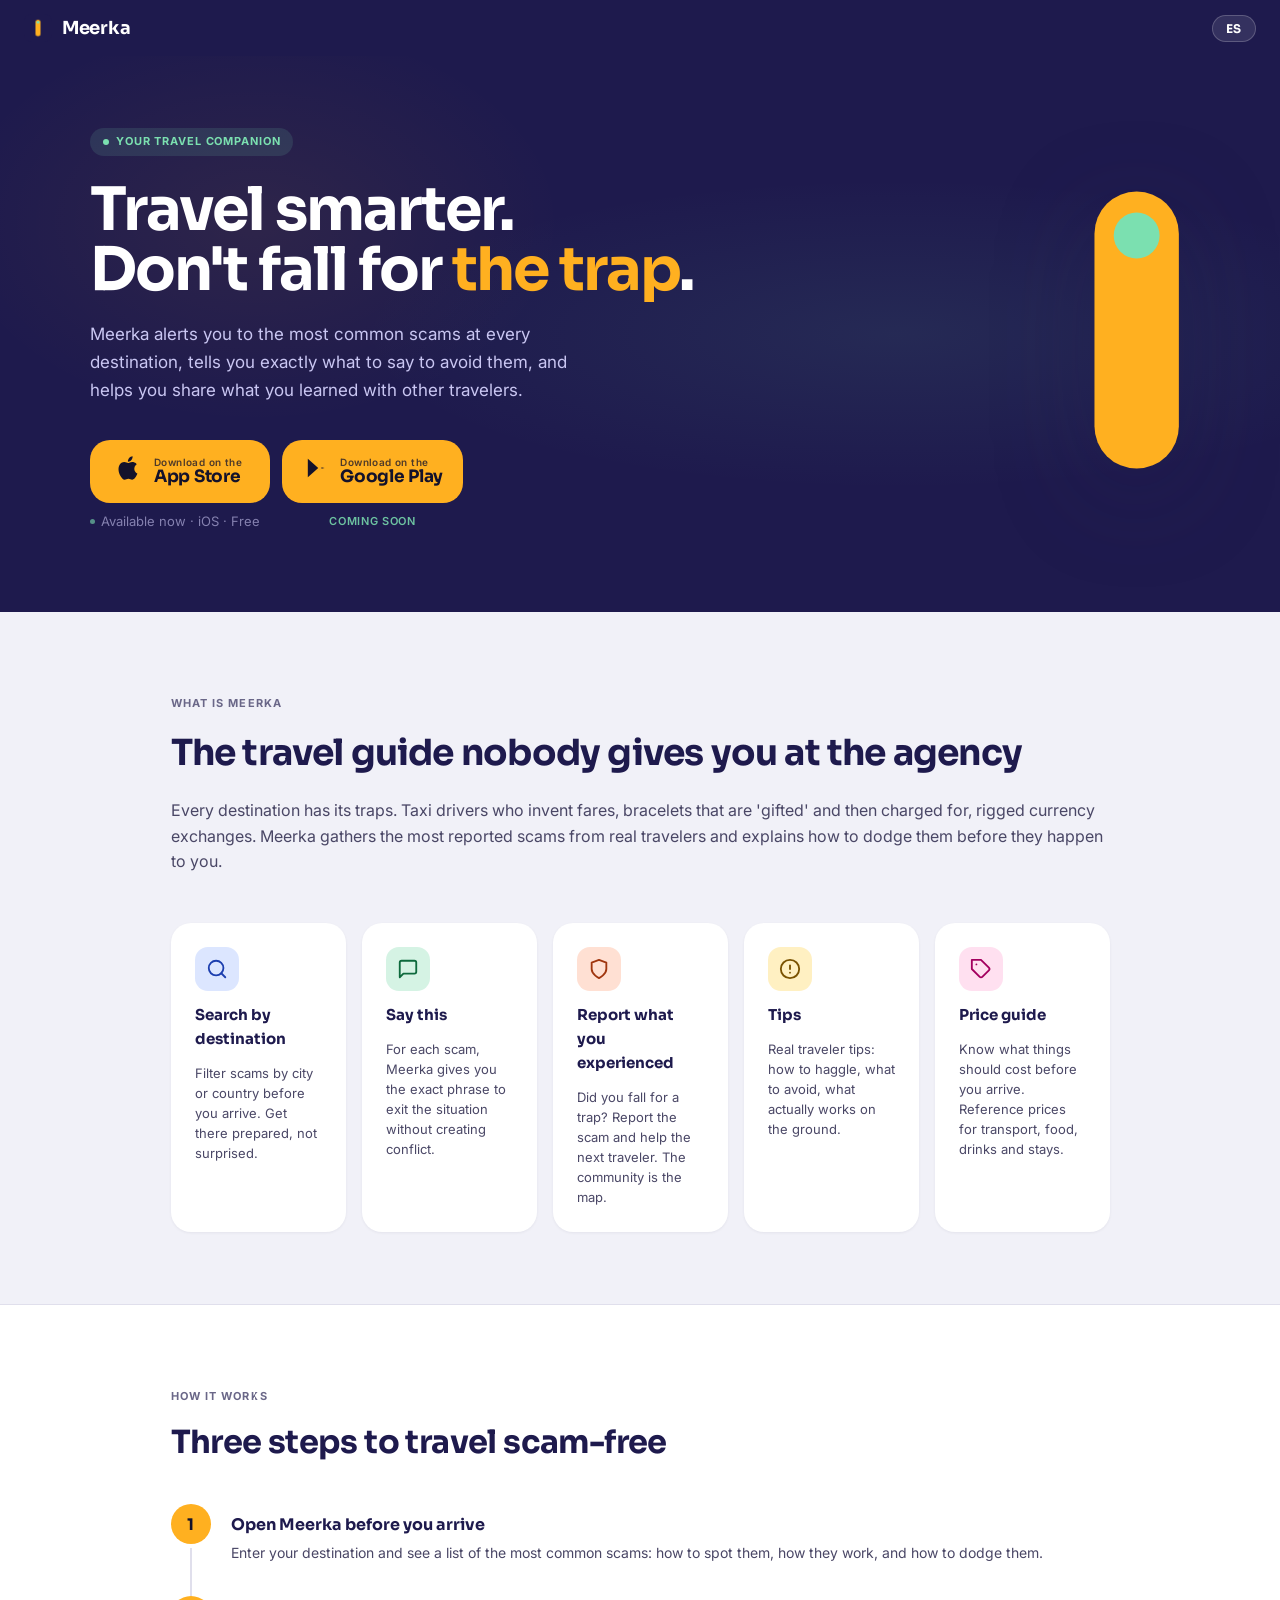
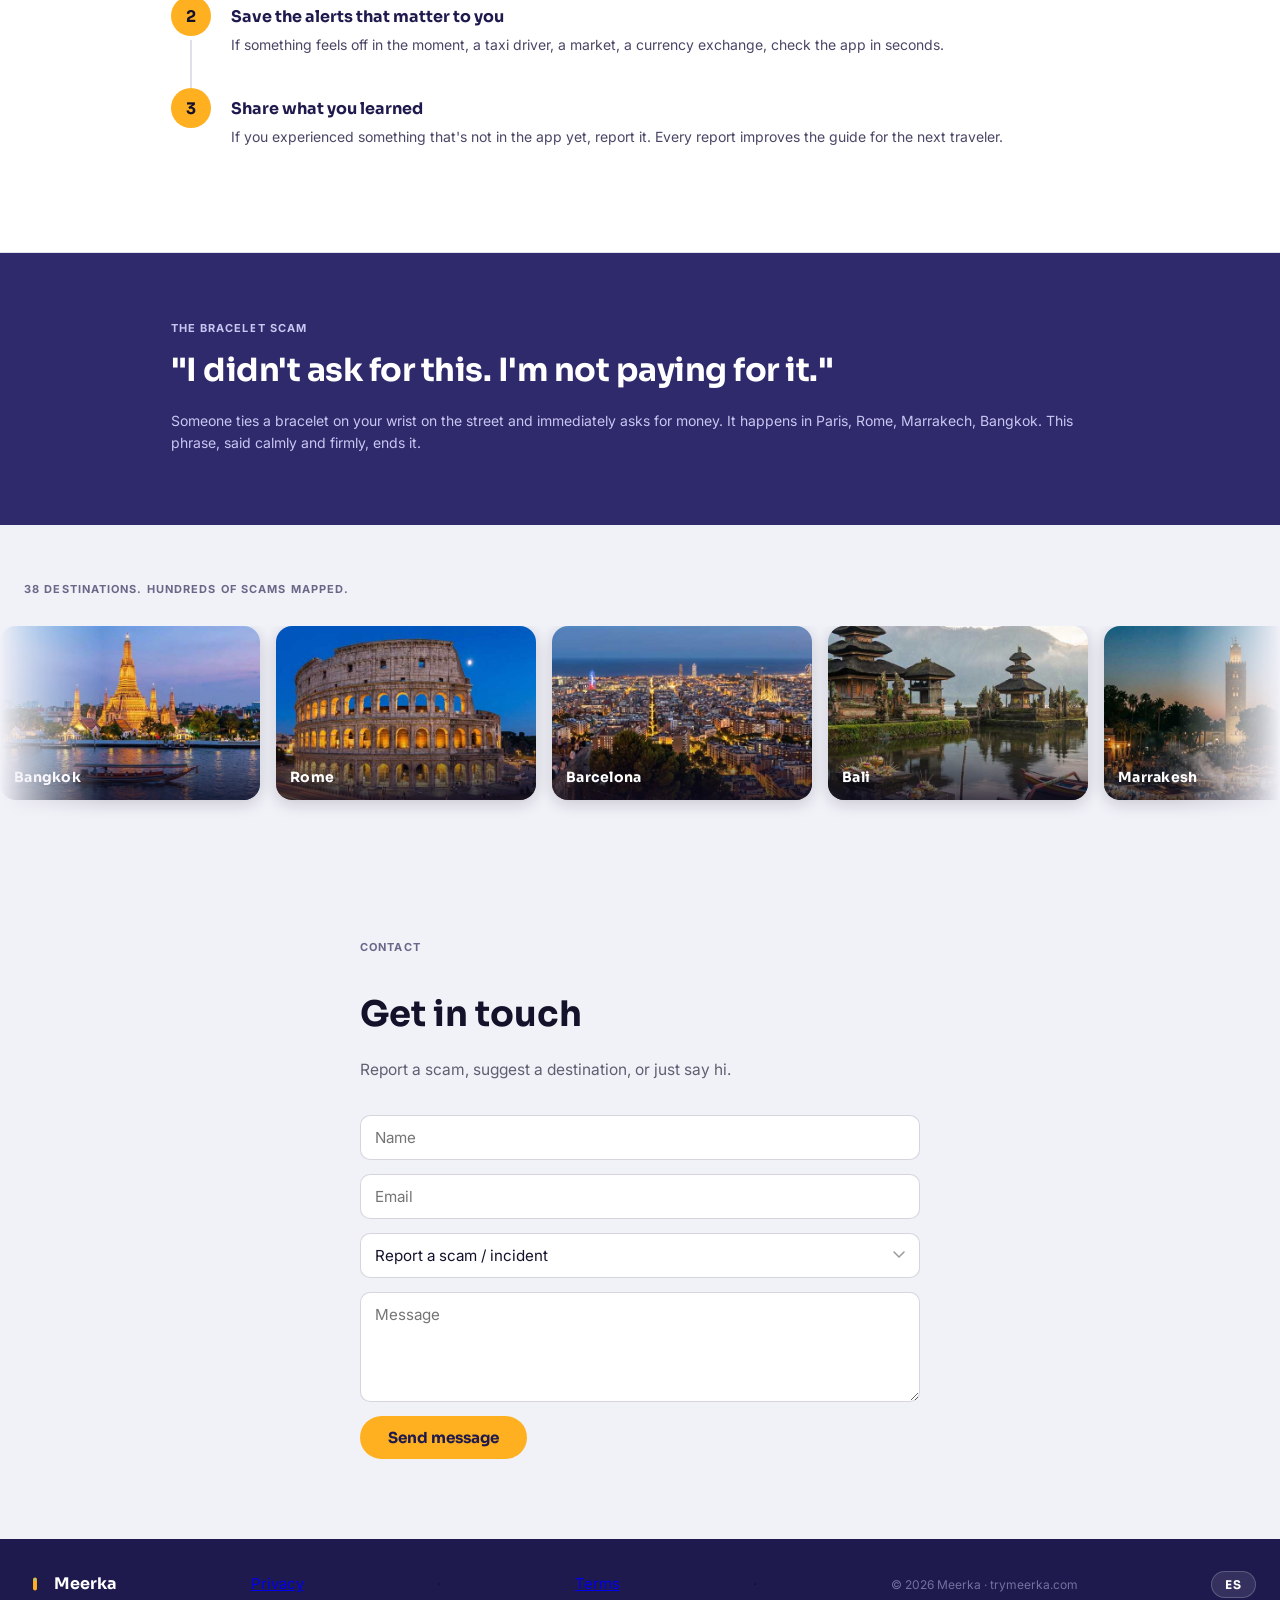
==== commit f5e6cb64: "Add files via upload" ====
--- a/index.html
+++ b/index.html
@@ -524,7 +524,7 @@
   border-top: 1px solid var(--divider);
   border-bottom: 1px solid var(--divider);
 }
-.how-inner { max-width: 760px; margin: 0 auto; }
+.how-inner { max-width: 939px; margin: 0 auto; }
 .how-title {
   font-family: var(--f-h);
   font-weight: 700;
@@ -594,7 +594,7 @@
   padding-left:  max(24px, env(safe-area-inset-left, 0px));
   padding-right: max(24px, env(safe-area-inset-right, 0px));
 }
-.say-inner { max-width: 760px; margin: 0 auto; }
+.say-inner { max-width: 939px; margin: 0 auto; }
 .say-label {
   font-size: 11px;
   font-weight: 700;
